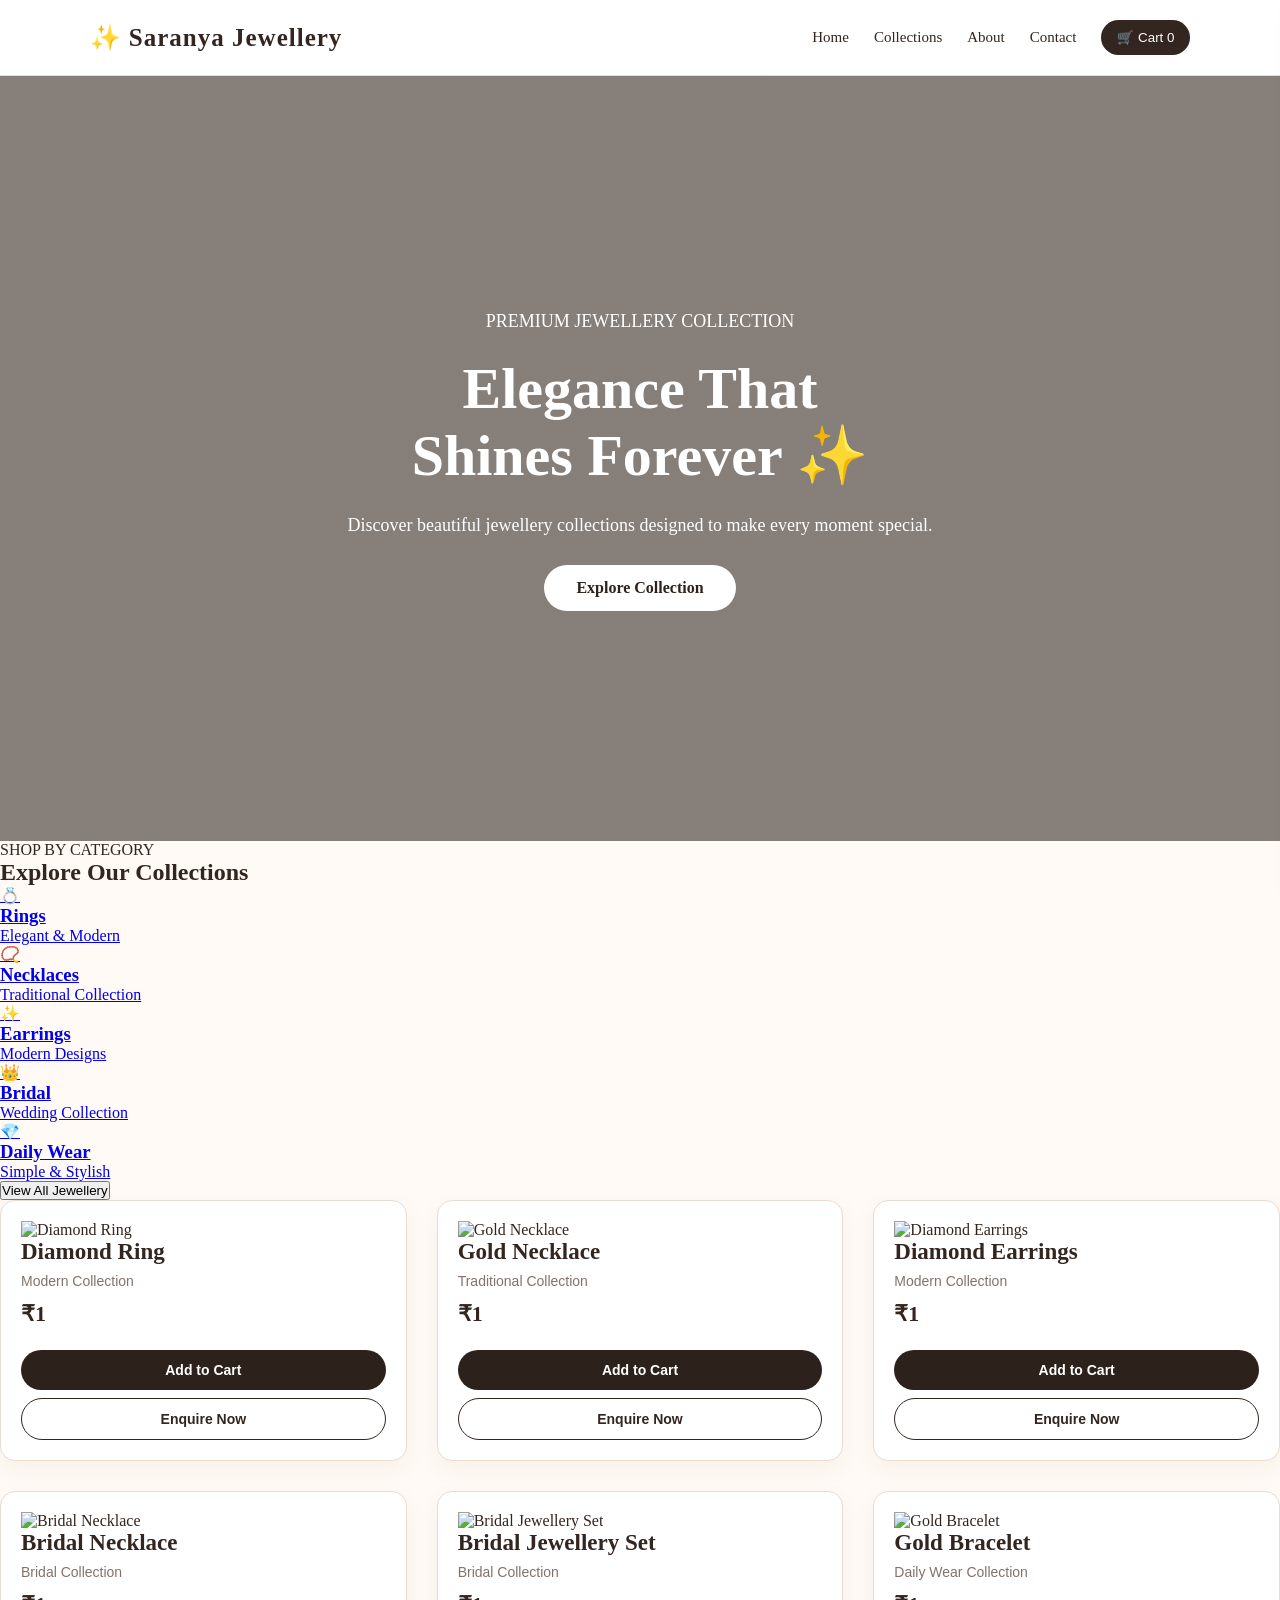
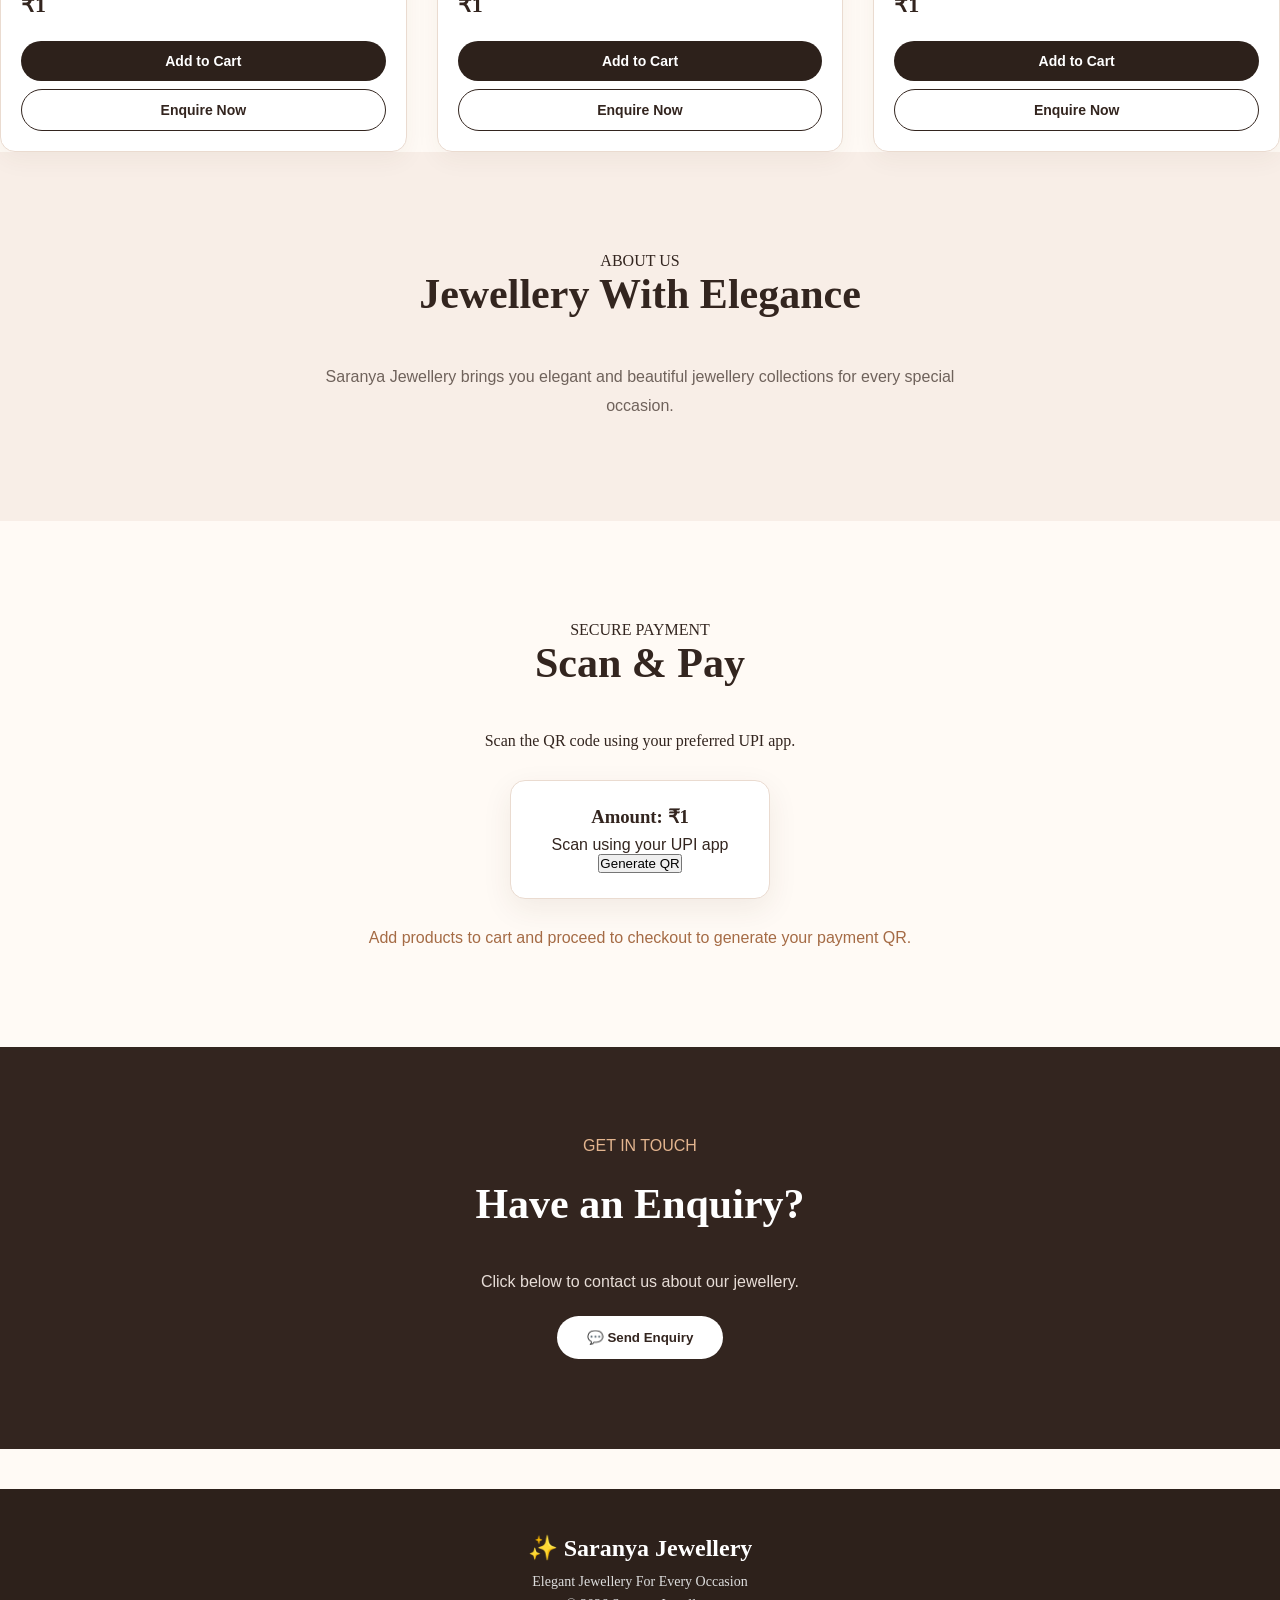
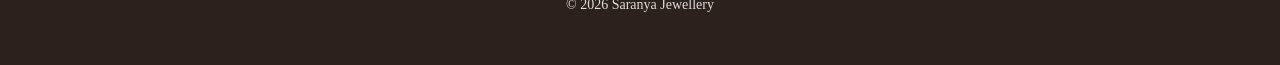
==== index.html @ a66f57c2 "Updated On 2026 October 08" ====
<!doctype html>
<html lang="en">
  <head>
    <meta charset="UTF-8" />
    <meta name="viewport" content="width=device-width, initial-scale=1.0" />
    <meta
      name="description"
      content="Saranya Jewellery - Elegant jewellery collections for every special occasion."
    />

    <title>Saranya Jewellery | Elegant Jewellery Collection</title>

    <link rel="stylesheet" href="style.css" />
  </head>

  <body>
    <!-- HEADER -->
    <header>
      <div class="logo">✨ Saranya Jewellery</div>

      <nav>
        <a href="#home">Home</a>
        <a href="#products">Collections</a>
        <a href="#about">About</a>
        <a href="#contact">Contact</a>
        <button onclick="openCart()">
          🛒 Cart <span id="cartCount">0</span>
        </button>
      </nav>
    </header>

    <!-- HERO -->
    <section id="home" class="hero">
      <div class="hero-content">
        <p class="small-title">PREMIUM JEWELLERY COLLECTION</p>

        <h1>Elegance That<br />Shines Forever ✨</h1>

        <p>
          Discover beautiful jewellery collections designed to make every moment
          special.
        </p>

        <a href="#products" class="shop-btn"> Explore Collection </a>
      </div>
    </section>

    <!-- ================= CATEGORIES ================= -->

    <section class="categories">
      <p class="section-small">SHOP BY CATEGORY</p>

      <h2>Explore Our Collections</h2>

      <div class="category-container">
        <a
          href="#products"
          class="category-card"
          onclick="
            filterProducts('ring');
            return false;
          "
        >
          <span>💍</span>
          <h3>Rings</h3>
          <p>Elegant & Modern</p>
        </a>

        <a
          href="#products"
          class="category-card"
          onclick="
            filterProducts('necklace');
            return false;
          "
        >
          <span>📿</span>
          <h3>Necklaces</h3>
          <p>Traditional Collection</p>
        </a>

        <a
          href="#products"
          class="category-card"
          onclick="
            filterProducts('earrings');
            return false;
          "
        >
          <span>✨</span>
          <h3>Earrings</h3>
          <p>Modern Designs</p>
        </a>

        <a
          href="#products"
          class="category-card"
          onclick="
            filterProducts('bridal');
            return false;
          "
        >
          <span>👑</span>
          <h3>Bridal</h3>
          <p>Wedding Collection</p>
        </a>

        <a
          href="#products"
          class="category-card"
          onclick="
            filterProducts('daily');
            return false;
          "
        >
          <span>💎</span>
          <h3>Daily Wear</h3>
          <p>Simple & Stylish</p>
        </a>

        <button class="all-products-btn" onclick="filterProducts('all')">
          View All Jewellery
        </button>
      </div>
    </section>
    <!-- PRODUCTS -->
    <section id="products" class="product-section">
      <div class="product-container">
        <!-- 1. Diamond Ring -->
        <div class="product-card ring">
          <img
            src="https://images.unsplash.com/photo-1605100804763-247f67b3557e?auto=format&fit=crop&w=600&q=80"
            alt="Diamond Ring"
            class="product-img"
          />

          <h3>Diamond Ring</h3>

          <p>Modern Collection</p>

          <h4>₹1</h4>

          <button onclick="addToCart('Diamond Ring', 1)">Add to Cart</button>

          <button class="enquiry" onclick="enquire('Diamond Ring')">
            Enquire Now
          </button>
        </div>

        <!-- 2. Gold Necklace -->
        <div class="product-card necklace">
          <img
            src="https://images.unsplash.com/photo-1599643478518-a784e5dc4c8f?auto=format&fit=crop&w=600&q=80"
            alt="Gold Necklace"
            class="product-img"
          />

          <h3>Gold Necklace</h3>

          <p>Traditional Collection</p>

          <h4>₹1</h4>

          <button onclick="addToCart('Gold Necklace', 1)">Add to Cart</button>

          <button class="enquiry" onclick="enquire('Gold Necklace')">
            Enquire Now
          </button>
        </div>

        <!-- 3. Diamond Earrings -->
        <div class="product-card earrings">
          <img
            src="https://images.unsplash.com/photo-1535632066927-ab7c9ab60908?auto=format&fit=crop&w=600&q=80"
            alt="Diamond Earrings"
            class="product-img"
          />

          <h3>Diamond Earrings</h3>

          <p>Modern Collection</p>

          <h4>₹1</h4>

          <button onclick="addToCart('Diamond Earrings', 1)">
            Add to Cart
          </button>

          <button class="enquiry" onclick="enquire('Diamond Earrings')">
            Enquire Now
          </button>
        </div>

        <!-- 4. Bridal Necklace -->
        <div class="product-card bridal">
          <img
            src="https://images.unsplash.com/photo-1611652022419-a9419f74343d?auto=format&fit=crop&w=600&q=80"
            alt="Bridal Necklace"
            class="product-img"
          />

          <h3>Bridal Necklace</h3>

          <p>Bridal Collection</p>

          <h4>₹1</h4>

          <button onclick="addToCart('Bridal Necklace', 1)">Add to Cart</button>

          <button class="enquiry" onclick="enquire('Bridal Necklace')">
            Enquire Now
          </button>
        </div>

        <!-- 5. Bridal Set -->
        <div class="product-card bridal">
          <img
            src="https://images.unsplash.com/photo-1599459183200-59c7687a0275?auto=format&fit=crop&w=600&q=80"
            alt="Bridal Jewellery Set"
            class="product-img"
          />

          <h3>Bridal Jewellery Set</h3>

          <p>Bridal Collection</p>

          <h4>₹1</h4>

          <button onclick="addToCart('Bridal Jewellery Set', 1)">
            Add to Cart
          </button>

          <button class="enquiry" onclick="enquire('Bridal Jewellery Set')">
            Enquire Now
          </button>
        </div>

        <!-- 6. Gold Bracelet -->
        <div class="product-card daily">
          <img
            src="https://images.unsplash.com/photo-1611591437281-460bfbe1220a?auto=format&fit=crop&w=600&q=80"
            alt="Gold Bracelet"
            class="product-img"
          />

          <h3>Gold Bracelet</h3>

          <p>Daily Wear Collection</p>

          <h4>₹1</h4>

          <button onclick="addToCart('Gold Bracelet', 1)">Add to Cart</button>

          <button class="enquiry" onclick="enquire('Gold Bracelet')">
            Enquire Now
          </button>
        </div>
      </div>
    </section>

    <!-- ABOUT -->
    <section id="about" class="about">
      <p class="section-small">ABOUT US</p>

      <h2>Jewellery With Elegance</h2>

      <p>
        Saranya Jewellery brings you elegant and beautiful jewellery collections
        for every special occasion.
      </p>
    </section>

    <!-- PAYMENT -->
    <section class="payment" id="payment">
      <p class="section-small">SECURE PAYMENT</p>

      <h2>Scan & Pay</h2>

      <p>Scan the QR code using your preferred UPI app.</p>
      <div class="qr-box">
        <div id="qrcode"></div>

        <h3>
          Amount:
          <span id="paymentAmount">₹1</span>
        </h3>

        <p>Scan using your UPI app</p>

        <button onclick="generatePaymentQR()">Generate QR</button>
      </div>

      <p class="demo-note">
        Add products to cart and proceed to checkout to generate your payment
        QR.
      </p>
    </section>
    <!-- CONTACT -->
    <section id="contact" class="contact">
      <p class="section-small">GET IN TOUCH</p>

      <h2>Have an Enquiry?</h2>

      <p>Click below to contact us about our jewellery.</p>

      <button onclick="generalEnquiry()">💬 Send Enquiry</button>
    </section>

    <!-- CART -->
    <div id="cartBox" class="cart-box">
      <div class="cart-header">
        <h2>Your Cart</h2>

        <button onclick="closeCart()">✕</button>
      </div>

      <div id="cartItems"></div>

      <h3>Total: ₹<span id="cartTotal">0</span></h3>

      <button class="checkout" onclick="checkout()">Proceed to Checkout</button>
    </div>

    <!-- FOOTER -->
    <footer>
      <h3>✨ Saranya Jewellery</h3>

      <p>Elegant Jewellery For Every Occasion</p>

      <p>© 2026 Saranya Jewellery</p>
    </footer>
    <script src="https://cdnjs.cloudflare.com/ajax/libs/qrcodejs/1.0.0/qrcode.min.js"></script>
    <script src="script.js"></script>
  </body>
</html>
---- style.css ----
* {
  margin: 0;
  padding: 0;
  box-sizing: border-box;
}

html {
  scroll-behavior: smooth;
}

body {
  font-family: Georgia, "Times New Roman", serif;
  background: #fffaf5;
  color: #33251f;
}

header {
  width: 100%;
  padding: 20px 7%;
  display: flex;
  justify-content: space-between;
  align-items: center;

  background: #fff;
  border-bottom: 1px solid #eadbd0;

  position: sticky;
  top: 0;
  z-index: 1000;
}

.logo {
  font-size: 25px;
  font-weight: bold;
  letter-spacing: 1px;
}

nav {
  display: flex;
  align-items: center;
  gap: 25px;
}

nav a {
  text-decoration: none;
  color: #33251f;
  font-size: 15px;
}

nav a:hover {
  color: #a56b45;
}

nav button {
  border: none;
  padding: 10px 16px;
  border-radius: 25px;
  background: #33251f;
  color: white;
  cursor: pointer;
}

.hero {
  min-height: 85vh;
  display: flex;
  align-items: center;
  justify-content: center;
  text-align: center;
  padding: 80px 7%;
  background:
    linear-gradient(rgba(35, 25, 20, 0.55), rgba(35, 25, 20, 0.55)),
    url("https://images.unsplash.com/photo-1515562141207-7a88fb7ce338?auto=format&fit=crop&w=1600&q=85");
  background-size: cover;
  background-position: center;
  color: white;
}

.hero-content {
  max-width: 750px;
}

.hero h1 {
  font-size: 58px;
  line-height: 1.15;
  margin: 20px 0;
}

.hero p {
  font-size: 18px;
  line-height: 1.7;
}

.shop-btn {
  display: inline-block;
  margin-top: 25px;
  padding: 14px 32px;
  border-radius: 30px;
  background: white;
  color: #2d211b;
  text-decoration: none;
  font-weight: 600;
  transition: 0.3s;
}

.shop-btn:hover {
  transform: translateY(-3px);
}

.products-section {
  padding: 90px 7%;
  text-align: center;
}

.products-section h2,
.about h2,
.payment h2,
.contact h2 {
  font-size: 42px;
  margin-bottom: 45px;
}

.product-container {
  display: grid;
  grid-template-columns: repeat(3, 1fr);
  gap: 30px;
}

.product-card {
  background: white;
  padding: 20px;
  border-radius: 15px;

  border: 1px solid #eadbd0;

  transition: 0.3s;

  box-shadow: 0 8px 25px rgba(80, 50, 30, 0.05);
}

.product-card:hover {
  transform: translateY(-8px);
  box-shadow: 0 15px 35px rgba(80, 50, 30, 0.12);
}

.product-image {
  height: 230px;

  display: flex;
  justify-content: center;
  align-items: center;

  background: #f8eee7;

  border-radius: 12px;

  font-size: 90px;

  margin-bottom: 20px;
}

.product-card h3 {
  font-size: 23px;
  margin-bottom: 8px;
}

.product-card p {
  color: #81736b;
  font-family: Arial, sans-serif;
  font-size: 14px;
  margin-bottom: 12px;
}

.product-card h4 {
  font-size: 22px;
  margin-bottom: 15px;
}

.product-card button {
  width: 100%;
  padding: 12px 15px;
  margin-top: 8px;
  border: none;
  border-radius: 25px;
  background: #2d211b;
  color: white;
  font-size: 14px;
  font-weight: 600;
  cursor: pointer;
  transition: 0.3s ease;
}

.product-card button:hover {
  transform: translateY(-2px);
  opacity: 0.9;
}

.product-card .enquiry {
  background: transparent;
  color: #33251f;
  border: 1px solid #33251f;
}

.product-card .enquiry:hover {
  background: #33251f;
  color: white;
}

.about {
  padding: 100px 15%;
  text-align: center;
  background: #f8eee7;
}

.about p:last-child {
  max-width: 700px;
  margin: auto;

  font-family: Arial, sans-serif;
  line-height: 1.8;
  color: #6f625b;
}

.payment {
  padding: 100px 20px;
  text-align: center;
}

.qr-box {
  width: 260px;
  margin: 30px auto;
  padding: 25px;

  background: white;

  border: 1px solid #eadbd0;
  border-radius: 15px;

  box-shadow: 0 10px 30px rgba(80, 50, 30, 0.08);
}

.qr-placeholder {
  width: 180px;
  height: 180px;

  margin: auto;
  margin-bottom: 20px;

  display: flex;
  justify-content: center;
  align-items: center;

  background: #eee;

  border: 5px solid #33251f;

  font-family: Arial, sans-serif;
  font-size: 35px;
  font-weight: bold;
}

.qr-box p {
  font-family: Arial, sans-serif;
  margin-top: 8px;
}

.demo-note {
  color: #a56b45;
  font-family: Arial, sans-serif;
}

.contact {
  padding: 90px 20px;
  text-align: center;
  background: #33251f;
  color: white;
}

.contact .section-small {
  color: #e3b58f;
}

.contact p {
  font-family: Arial, sans-serif;
  margin-bottom: 25px;
  color: #e7ddd7;
}

.contact button {
  padding: 14px 30px;

  border: none;
  border-radius: 30px;

  background: white;
  color: #33251f;

  cursor: pointer;

  font-weight: bold;
}

.contact button:hover {
  background: #e3b58f;
}

.cart-box {
  position: fixed;

  top: 0;
  right: -400px;

  width: 370px;
  height: 100vh;

  background: white;

  padding: 25px;

  z-index: 2000;

  box-shadow: -10px 0 30px rgba(0, 0, 0, 0.15);

  transition: 0.4s;

  overflow-y: auto;
}

.cart-box.active {
  right: 0;
}

.cart-box {
  border-radius: 18px 0 0 18px;
  box-shadow: -8px 0 30px rgba(0, 0, 0, 0.15);
}

.cart-header {
  padding-bottom: 15px;
  border-bottom: 1px solid #eee;
}

.cart-item {
  padding: 15px 0;
  border-bottom: 1px solid #eee;
}

.cart-item strong {
  font-size: 16px;
}

.cart-item p {
  margin: 6px 0;
  color: #777;
}

.cart-item button {
  padding: 6px 12px;
  border: none;
  border-radius: 15px;
  cursor: pointer;
  background: #eee;
}

.checkout {
  width: 100%;
  border-radius: 25px;
  padding: 13px;
  font-weight: 600;
}

.cart-header {
  display: flex;
  justify-content: space-between;
  align-items: center;

  margin-bottom: 30px;
}

.cart-header button {
  border: none;
  background: none;

  font-size: 25px;

  cursor: pointer;
}

.cart-item {
  display: flex;
  justify-content: space-between;

  padding: 15px 0;

  border-bottom: 1px solid #eee;

  font-family: Arial, sans-serif;
}

.checkout {
  width: 100%;

  padding: 14px;

  margin-top: 20px;

  border: none;
  border-radius: 25px;

  background: #33251f;
  color: white;

  cursor: pointer;
}

footer {
  background: #2d211b;
  color: white;
  text-align: center;
  padding: 45px 20px;
  margin-top: 40px;
}

footer h3 {
  font-size: 24px;
  margin-bottom: 12px;
}

footer p {
  margin: 7px 0;
  color: #ddd;
  font-size: 14px;
}

@media (max-width: 900px) {
  nav {
    gap: 12px;
  }

  nav a {
    display: none;
  }

  .product-container {
    grid-template-columns: repeat(2, 1fr);
  }

  .hero {
    min-height: 550px;
  }
}

@media (max-width: 600px) {
  header {
    padding: 16px 5%;
  }

  .logo {
    font-size: 20px;
  }

  .hero {
    padding: 60px 7%;
  }

  .hero h1 {
    font-size: 45px;
  }

  .product-container {
    grid-template-columns: 1fr;
  }

  .products-section h2,
  .about h2,
  .payment h2,
  .contact h2 {
    font-size: 32px;
  }

  .cart-box {
    width: 100%;
    right: -100%;
  }

  .product-img {
    width: 100%;
    height: 220px;
    object-fit: cover;
    border-radius: 12px;
    margin-bottom: 20px;
  }

  @media (max-width: 600px) {
    header {
      padding: 15px 5%;
    }

    .logo {
      font-size: 20px;
    }

    nav {
      gap: 10px;
      flex-wrap: wrap;
    }

    nav a {
      font-size: 13px;
    }

    .hero h1 {
      font-size: 36px;
    }

    .hero-content {
      padding: 20px;
    }

    .product-container {
      grid-template-columns: 1fr;
      gap: 20px;
    }

    .categories h2 {
      font-size: 30px;
    }

    .category-container {
      grid-template-columns: 1fr;
    }

    .payment,
    .about,
    .contact {
      padding: 60px 5%;
    }
  }

  /* ================= CATEGORIES ================= */

  .categories {
    padding: 80px 7%;
    text-align: center;
    background: #ffffff;
  }

  .categories h2 {
    font-size: 40px;
    margin-bottom: 40px;
  }

  .category-container {
    display: grid;
    grid-template-columns: repeat(5, 1fr);
    gap: 20px;
  }

  .category-card {
    text-decoration: none;
    color: #2d211b;
    padding: 30px 15px;
    border-radius: 15px;
    background: #fffaf5;
    box-shadow: 0 4px 18px rgba(0, 0, 0, 0.07);
    transition: 0.3s;
  }

  .category-card:hover {
    transform: translateY(-8px);
  }

  .category-card span {
    font-size: 45px;
    display: block;
    margin-bottom: 15px;
  }

  .category-card h3 {
    margin-bottom: 8px;
  }

  .category-card p {
    color: #777;
    font-size: 14px;
  }

  /* Mobile */

  @media (max-width: 900px) {
    .category-container {
      grid-template-columns: repeat(2, 1fr);
    }
  }

  @media (max-width: 500px) {
    .category-container {
      grid-template-columns: 1fr;
    }
  }

  .all-products-btn {
    margin-top: 30px;
    padding: 12px 28px;
    border: none;
    border-radius: 25px;
    background: #2d211b;
    color: white;
    font-size: 15px;
    cursor: pointer;
    transition: 0.3s;
  }

  .all-products-btn:hover {
    transform: translateY(-3px);
  }
}
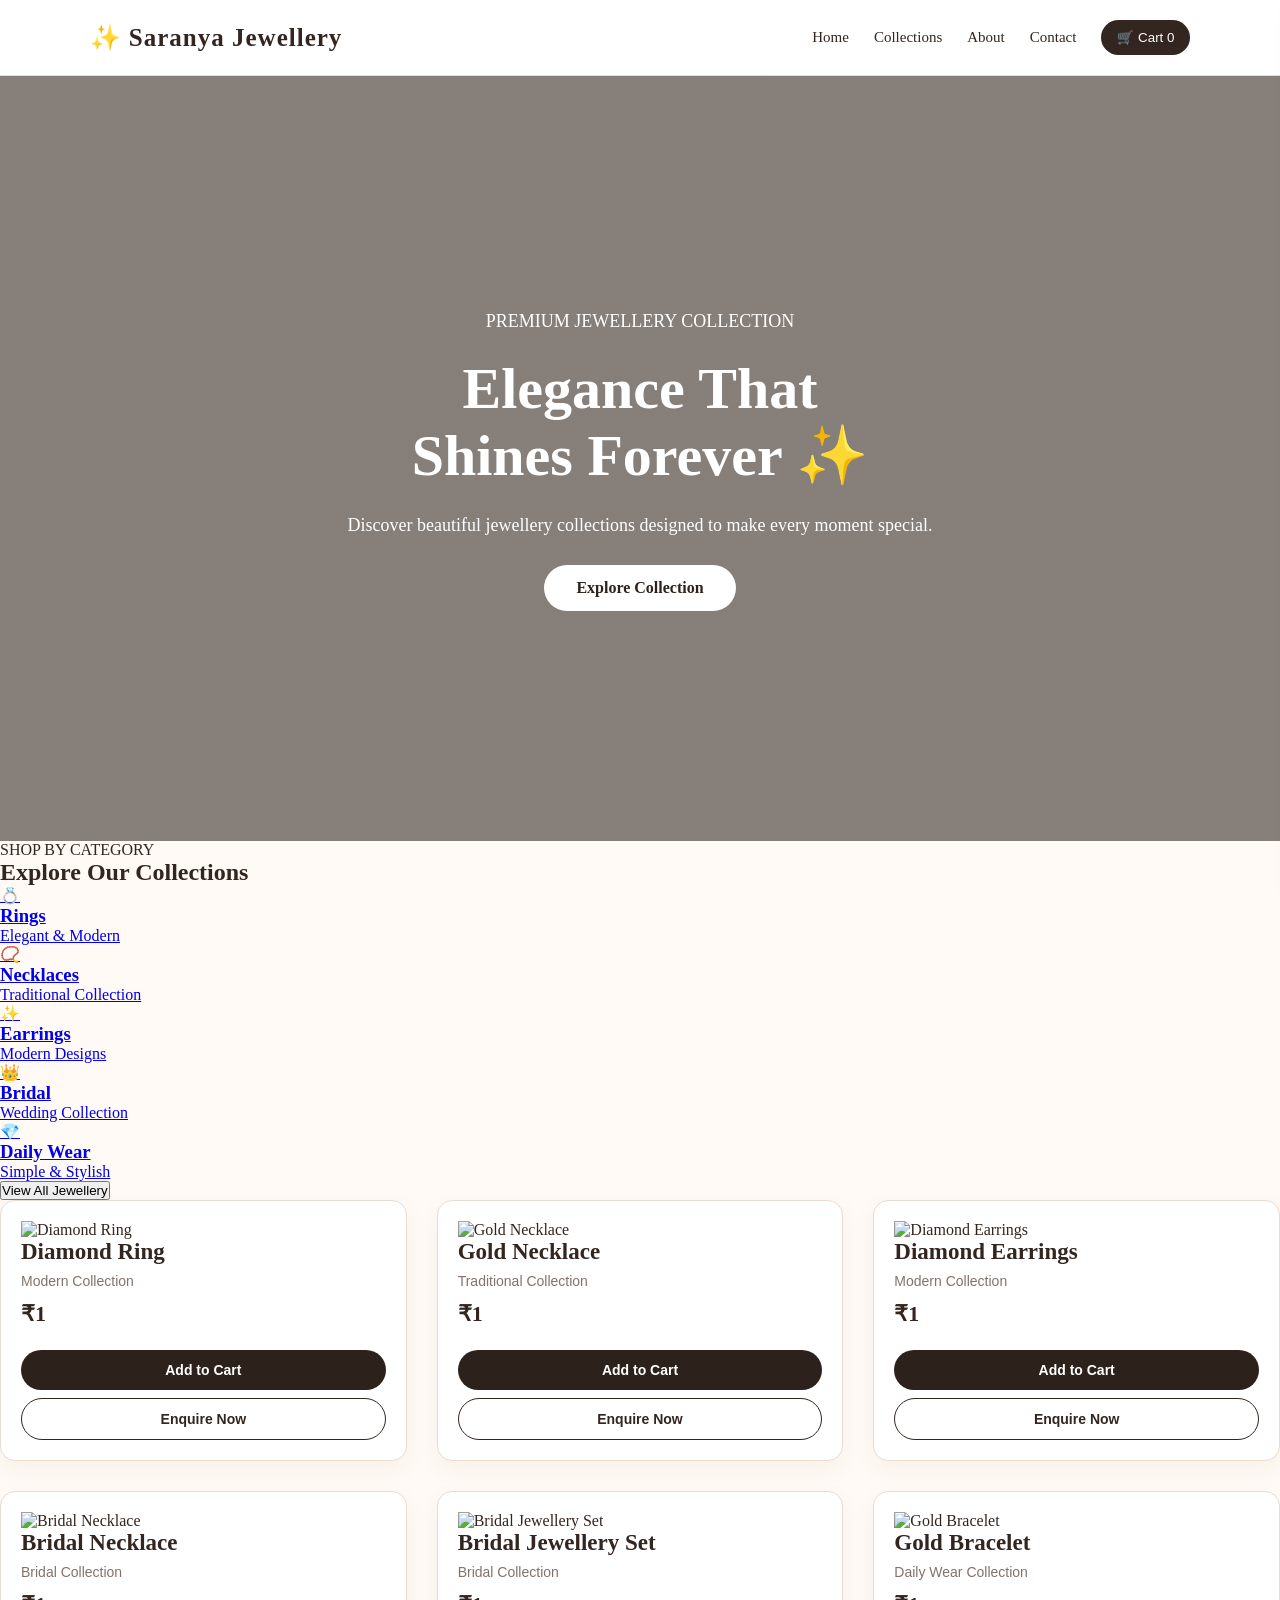
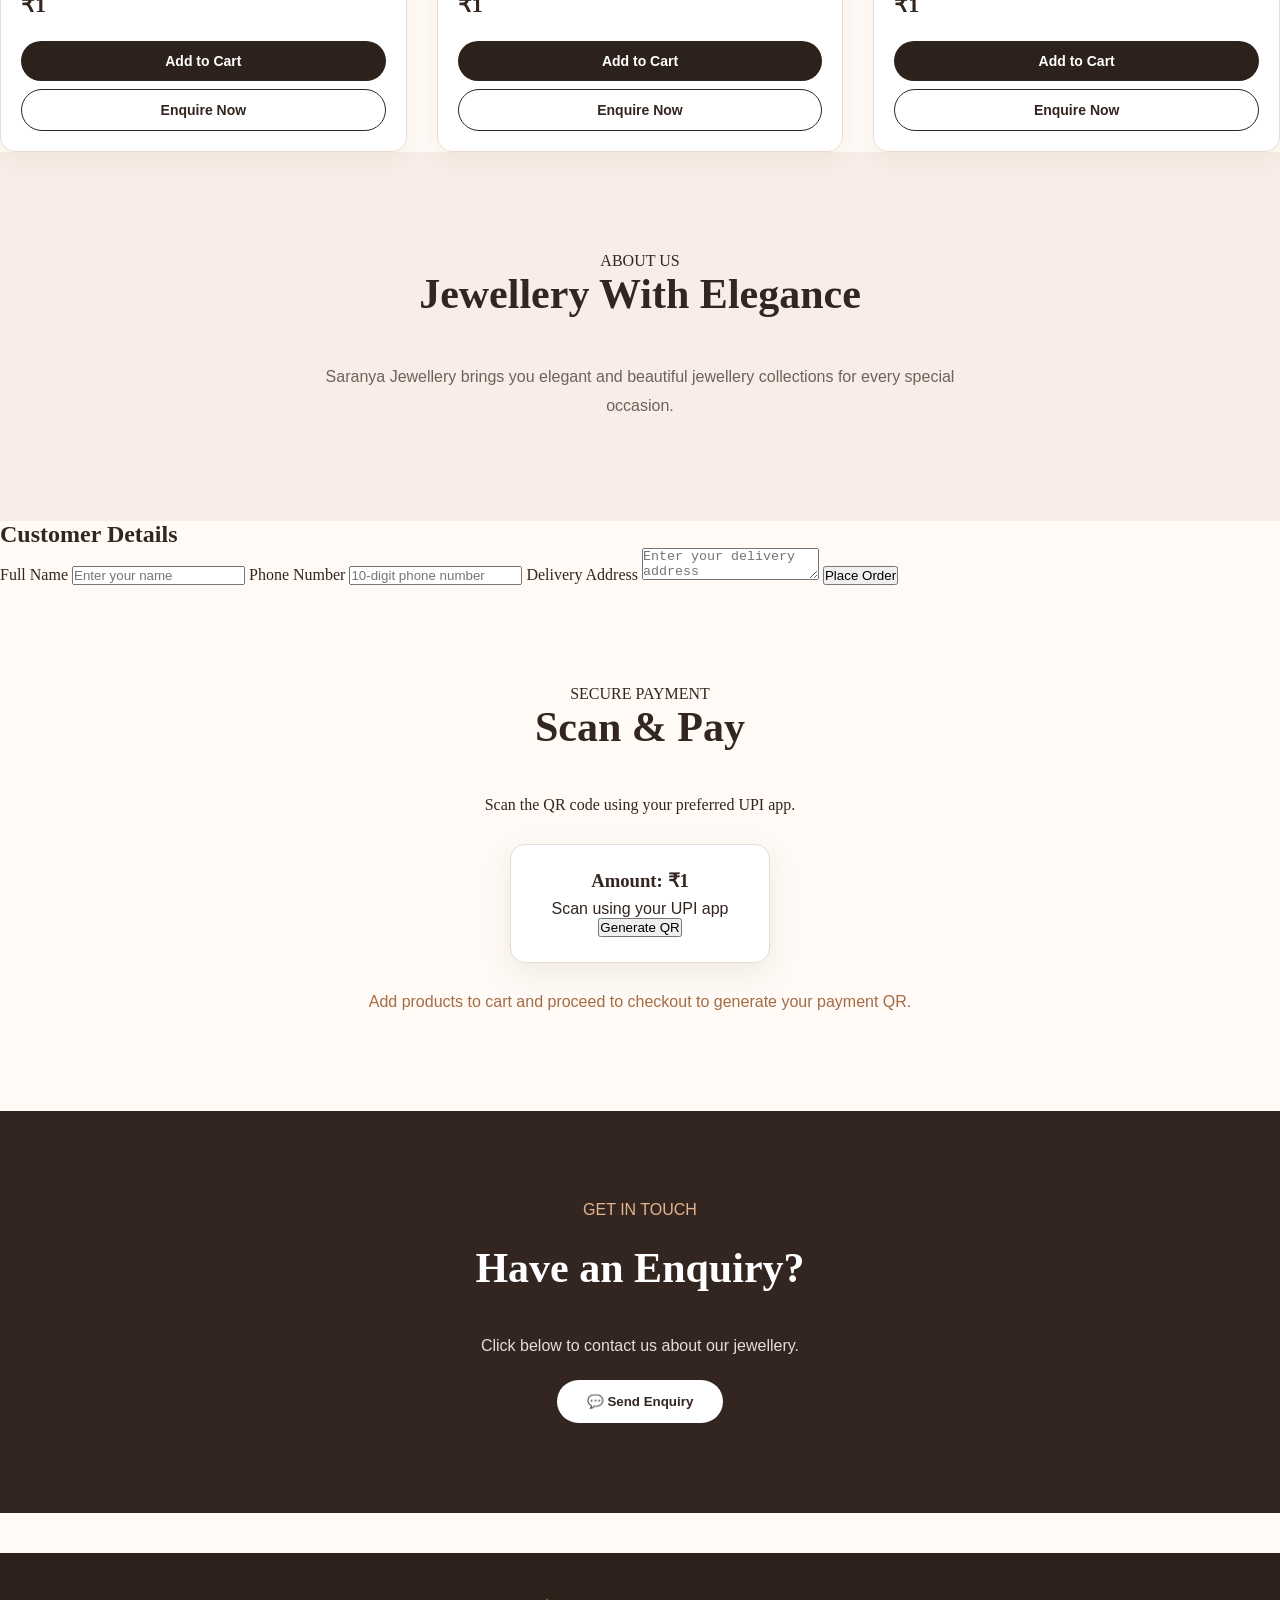
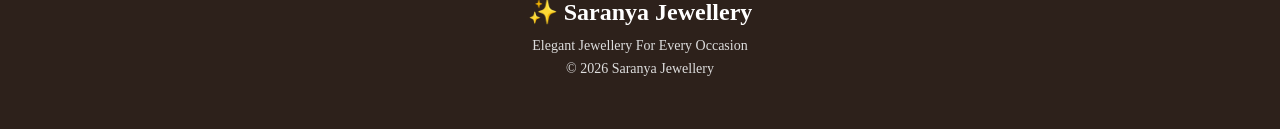
==== commit 0ace3bb6: "Updated On 2026 October 09" ====
--- a/index.html
+++ b/index.html
@@ -270,6 +270,39 @@
       </p>
     </section>
 
+    <section id="customerDetails">
+      <h2>Customer Details</h2>
+
+      <form id="customerForm">
+        <label for="customerName">Full Name</label>
+        <input
+          type="text"
+          id="customerName"
+          required
+          placeholder="Enter your name"
+        />
+
+        <label for="customerPhone">Phone Number</label>
+        <input
+          type="tel"
+          id="customerPhone"
+          required
+          pattern="[0-9]{10}"
+          maxlength="10"
+          placeholder="10-digit phone number"
+        />
+
+        <label for="customerAddress">Delivery Address</label>
+        <textarea
+          id="customerAddress"
+          required
+          placeholder="Enter your delivery address"
+        ></textarea>
+
+        <button type="submit">Place Order</button>
+      </form>
+    </section>
+
     <!-- PAYMENT -->
     <section class="payment" id="payment">
       <p class="section-small">SECURE PAYMENT</p>
--- a/style.css
+++ b/style.css
@@ -613,4 +613,63 @@
   .all-products-btn:hover {
     transform: translateY(-3px);
   }
-}
+
+  /* Customer Details Form */
+  #customerDetails {
+    padding: 60px 20px;
+    max-width: 650px;
+    margin: 0 auto;
+    scroll-margin-top: 100px;
+  }
+
+  #customerDetails h2 {
+    text-align: center;
+    margin-bottom: 25px;
+    color: #33251f;
+  }
+
+  #customerForm {
+    display: flex;
+    flex-direction: column;
+    gap: 12px;
+    background: #ffffff;
+    padding: 25px;
+    border: 1px solid #eadbd0;
+    border-radius: 15px;
+    box-shadow: 0 8px 25px rgba(80, 50, 30, 0.08);
+  }
+
+  #customerForm input,
+  #customerForm textarea {
+    width: 100%;
+    padding: 12px;
+    border: 1px solid #d8c6b9;
+    border-radius: 8px;
+    font: inherit;
+  }
+
+  #customerForm textarea {
+    min-height: 100px;
+    resize: vertical;
+  }
+
+  #customerForm button {
+    padding: 14px;
+    background: #33251f;
+    color: white;
+    border: none;
+    border-radius: 25px;
+    cursor: pointer;
+  }
+
+  #customerDetails {
+    display: block !important;
+    position: relative !important;
+    visibility: visible !important;
+    opacity: 1 !important;
+    height: auto !important;
+    min-height: 300px;
+    padding: 60px 20px;
+    scroll-margin-top: 100px;
+  }
+}
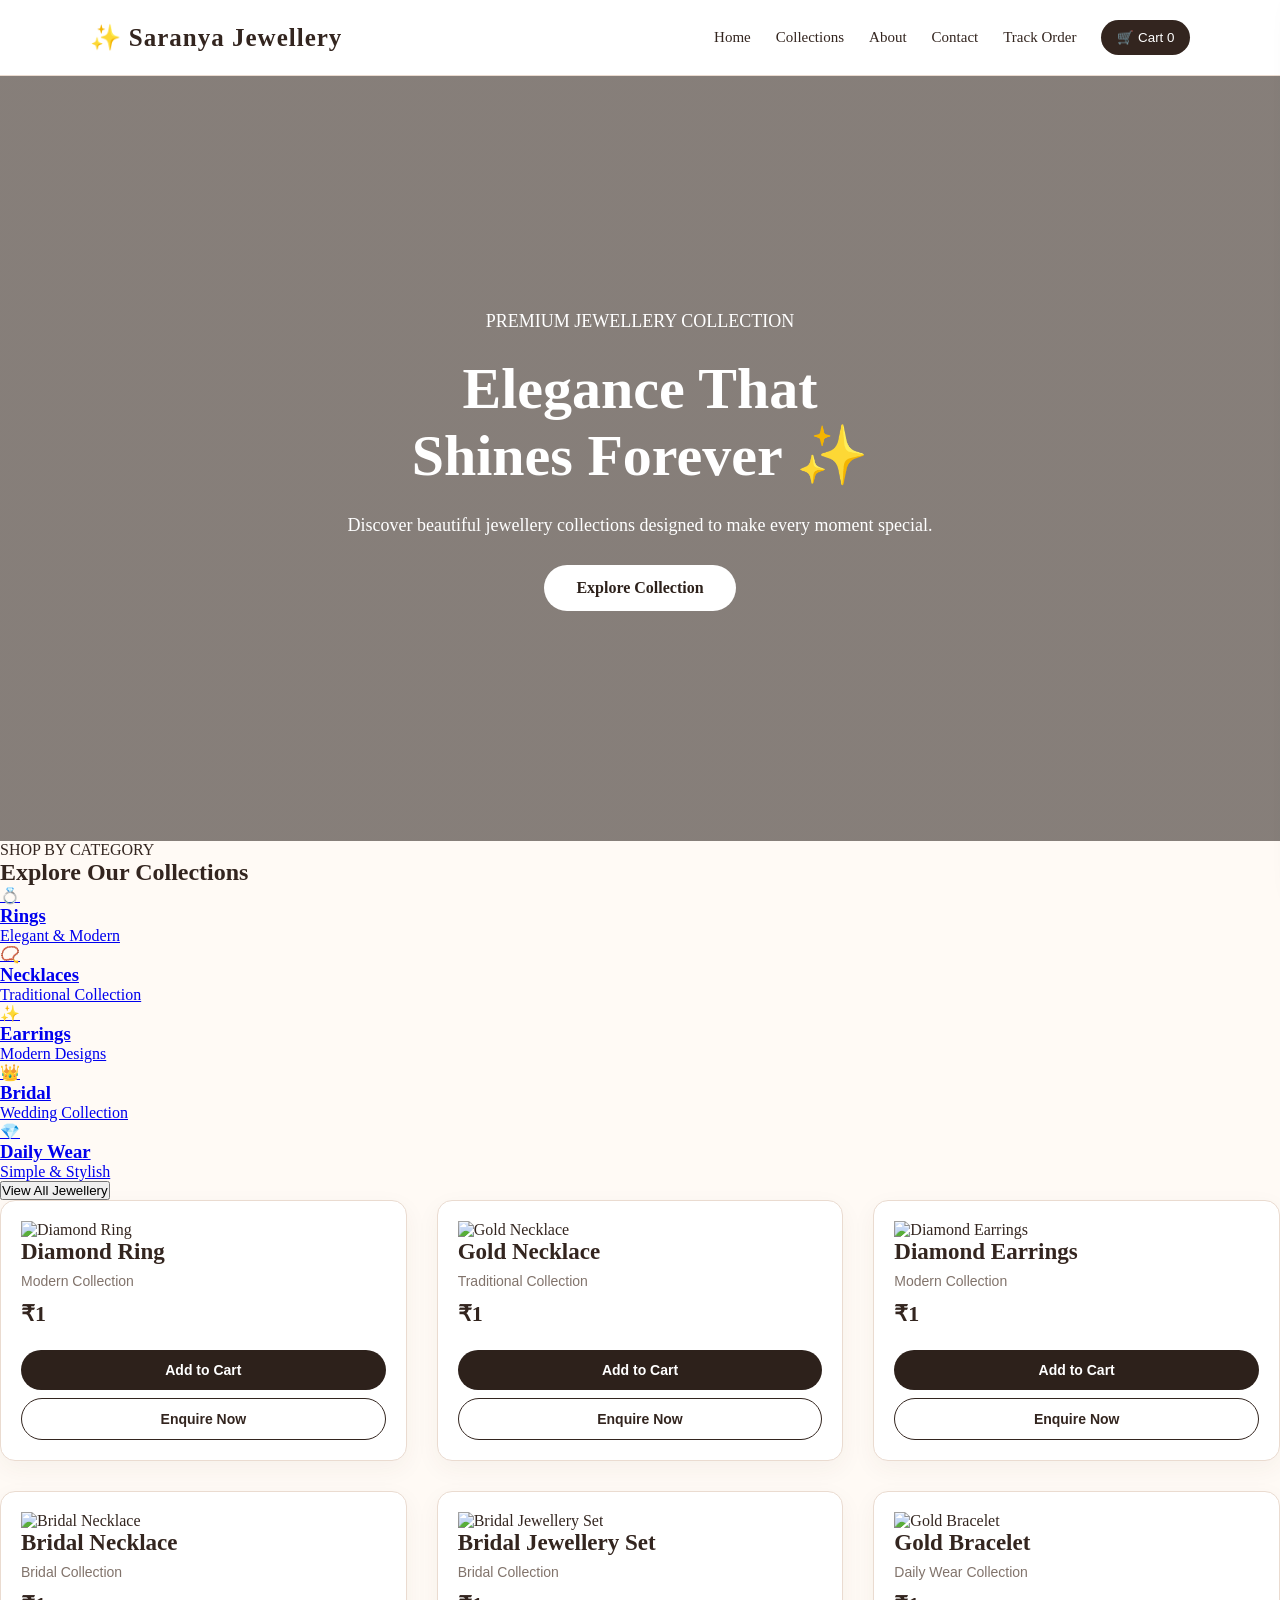
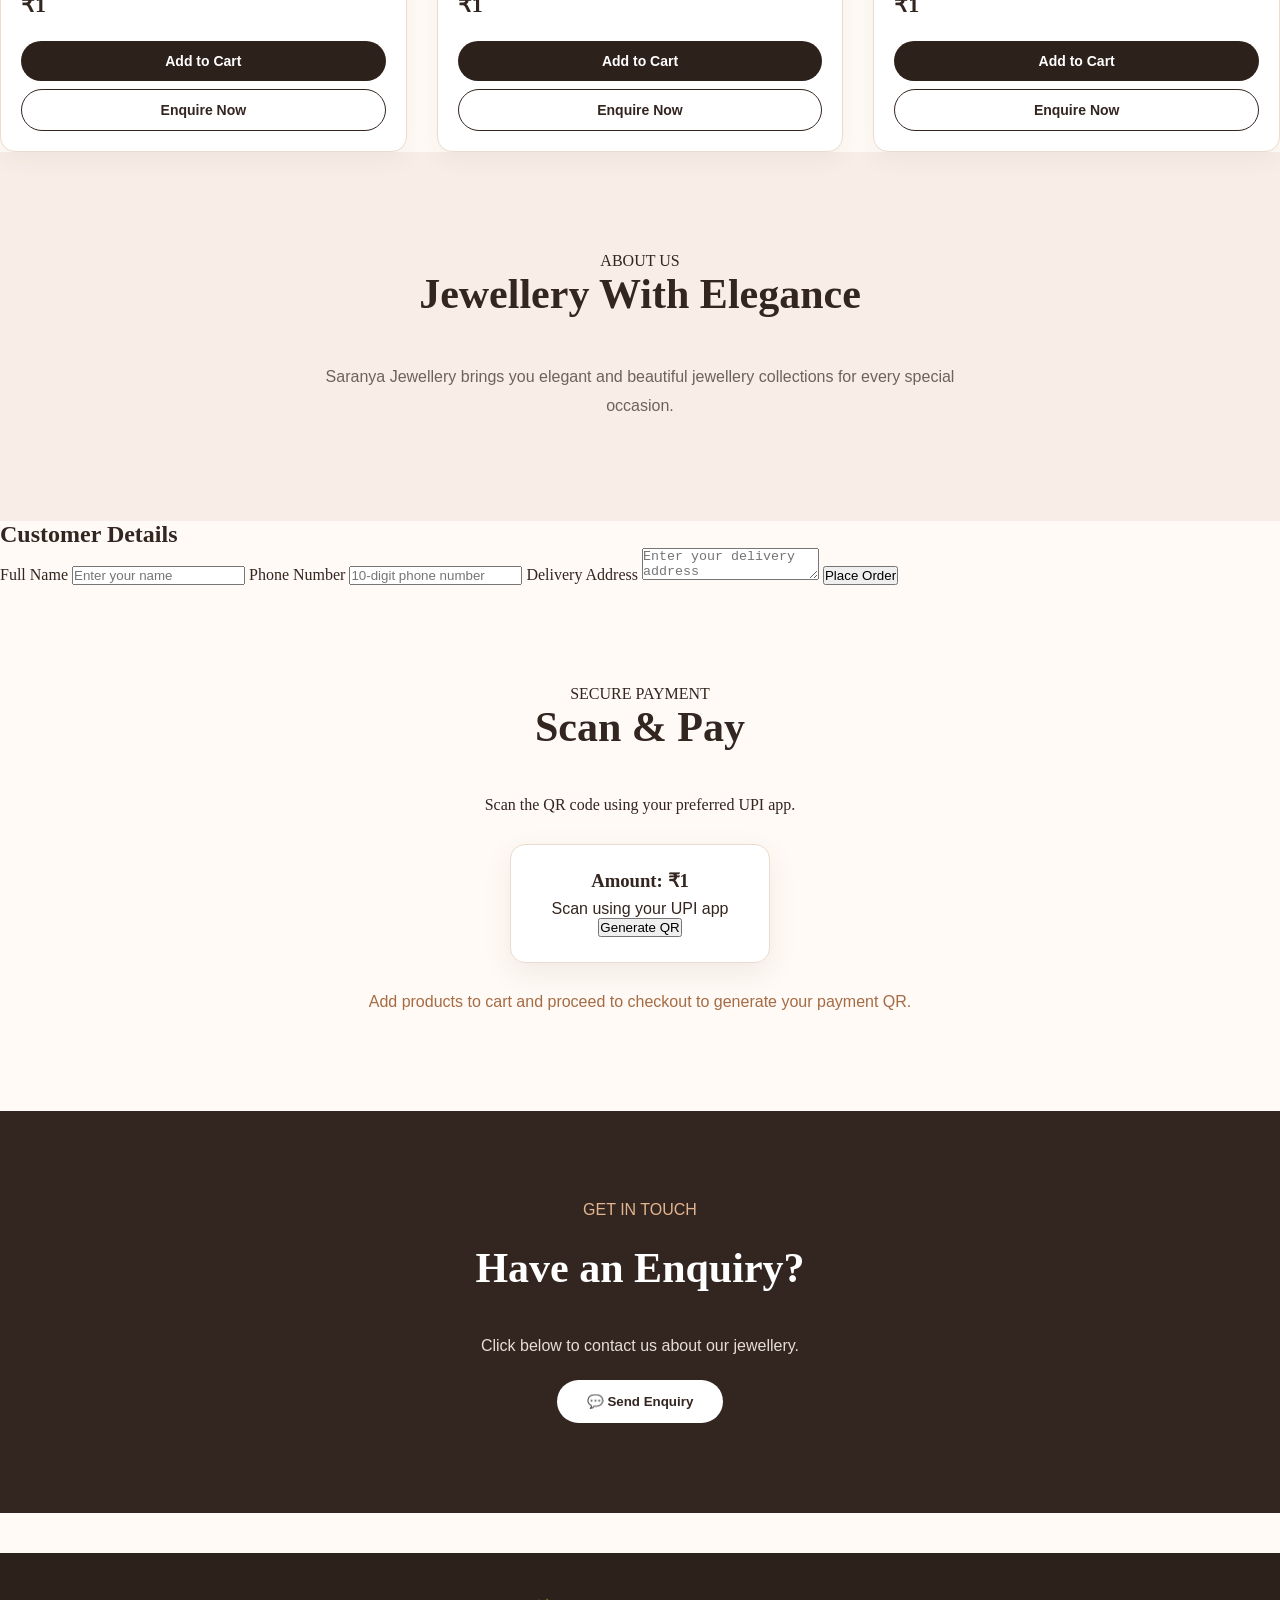
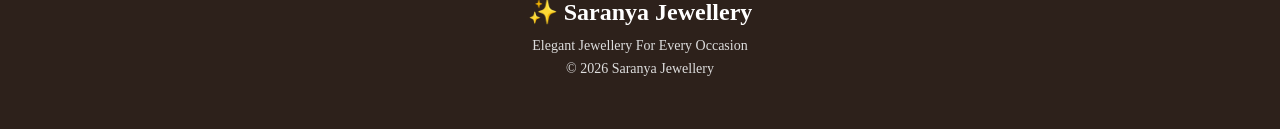
==== commit 5220c9f8: "Add Track Order navigation link" ====
--- a/index.html
+++ b/index.html
@@ -23,6 +23,8 @@
         <a href="#products">Collections</a>
         <a href="#about">About</a>
         <a href="#contact">Contact</a>
+        <a href="track-order.html">Track Order</a>
+
         <button onclick="openCart()">
           🛒 Cart <span id="cartCount">0</span>
         </button>
@@ -363,6 +365,6 @@
       <p>© 2026 Saranya Jewellery</p>
     </footer>
     <script src="https://cdnjs.cloudflare.com/ajax/libs/qrcodejs/1.0.0/qrcode.min.js"></script>
-    <script src="script.js"></script>
+    <script src="script.js?v=2"></script>
   </body>
 </html>
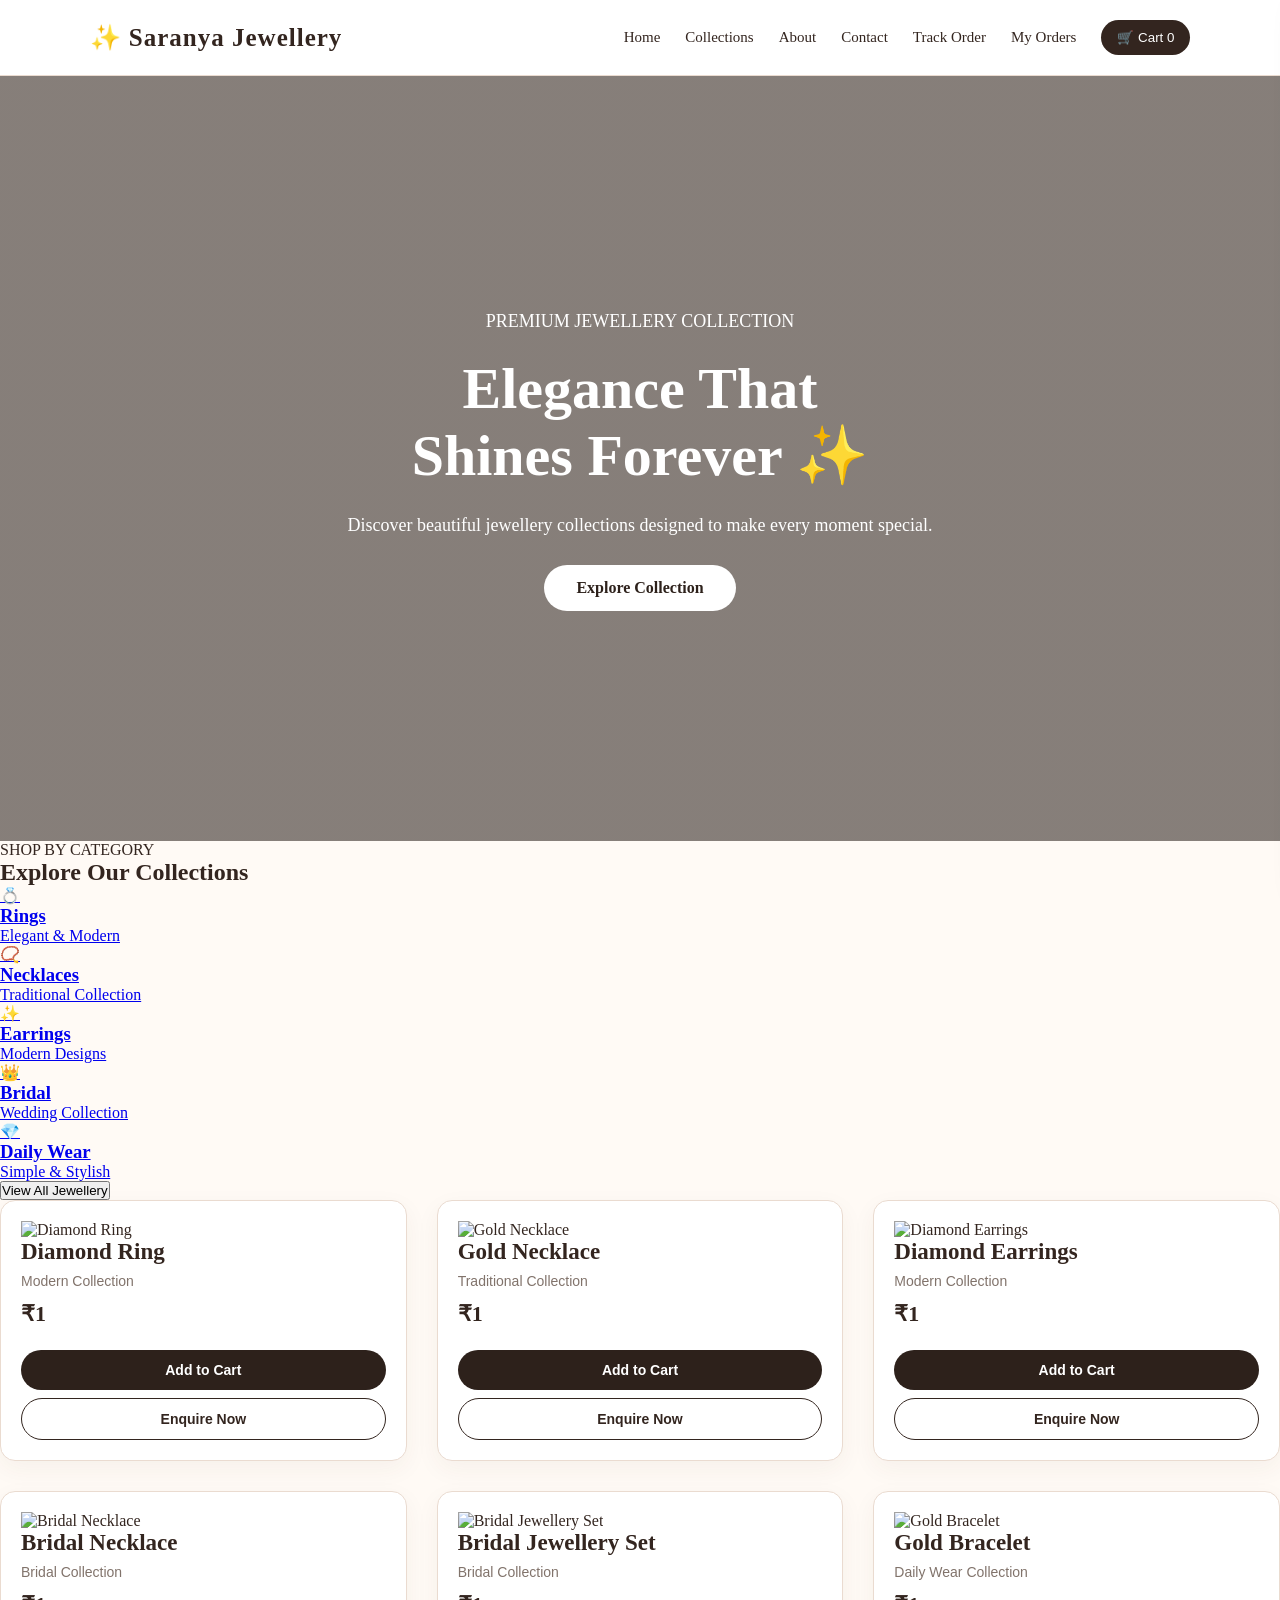
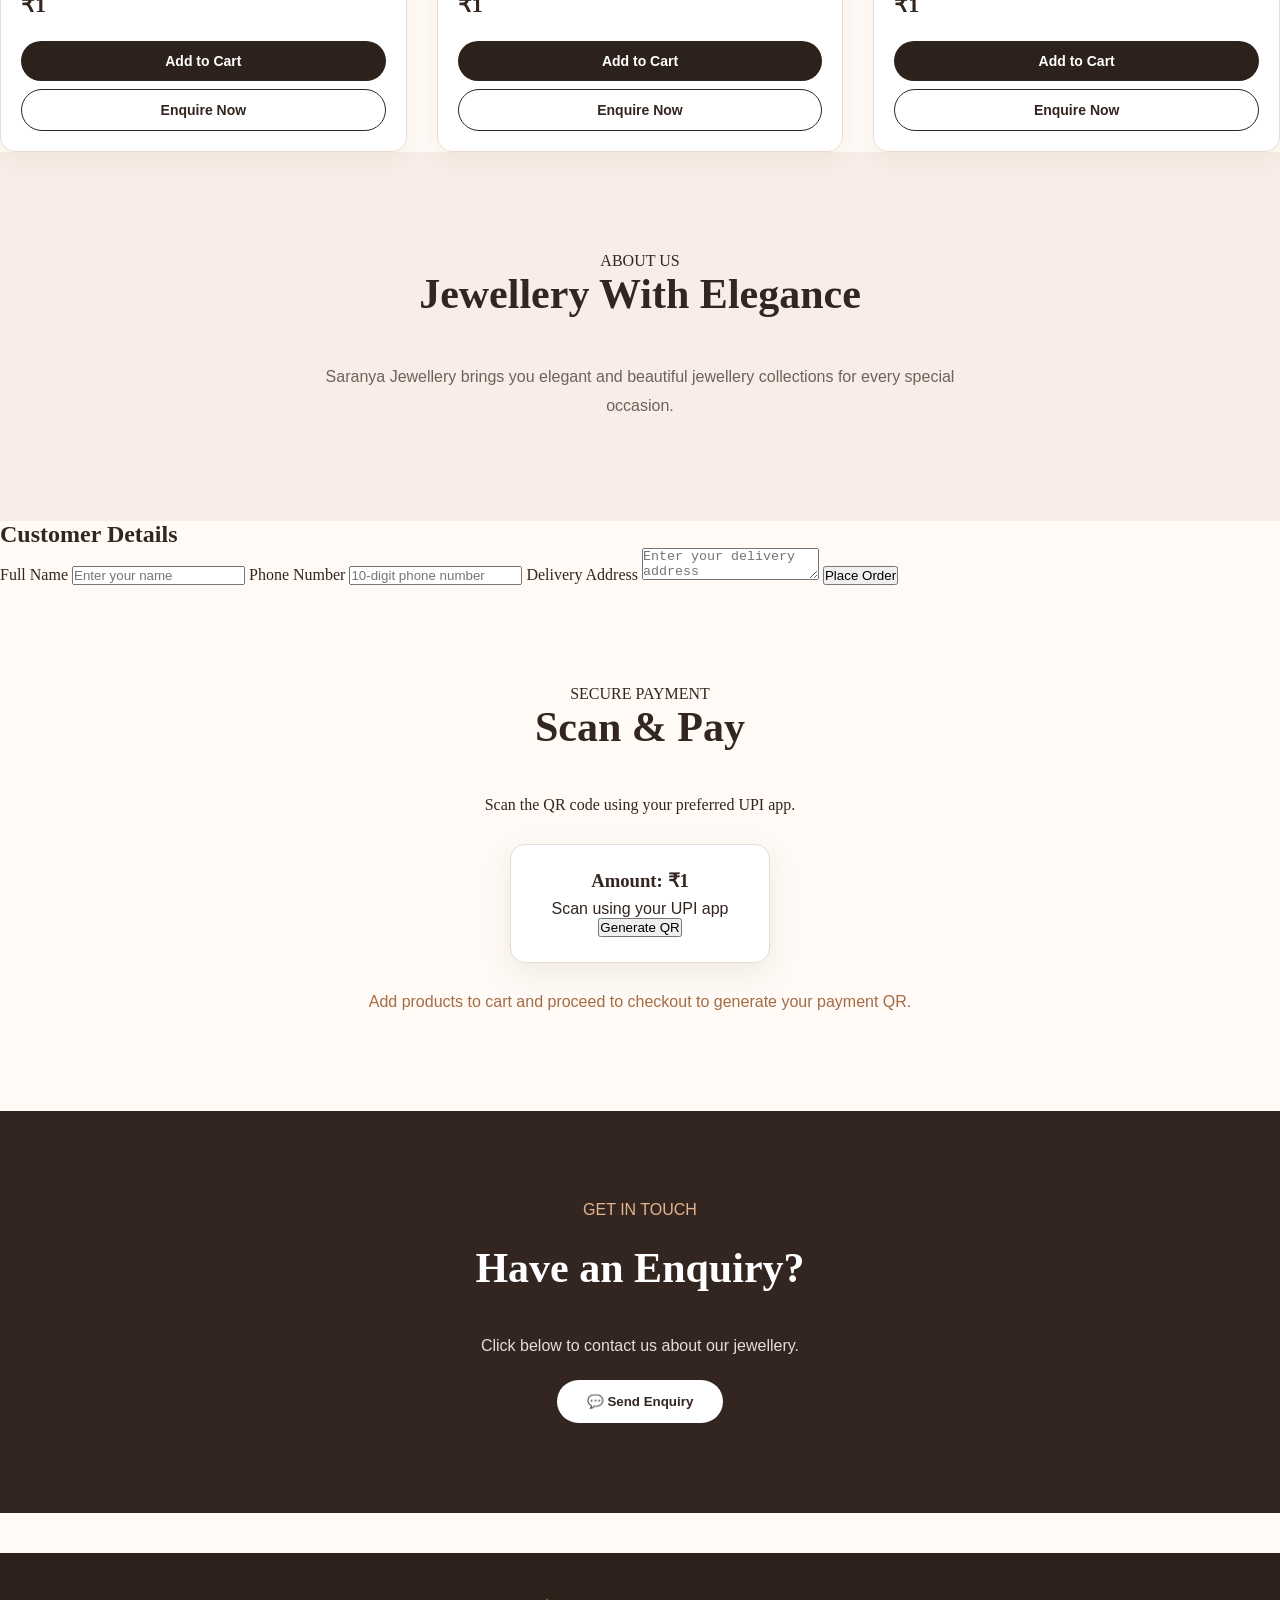
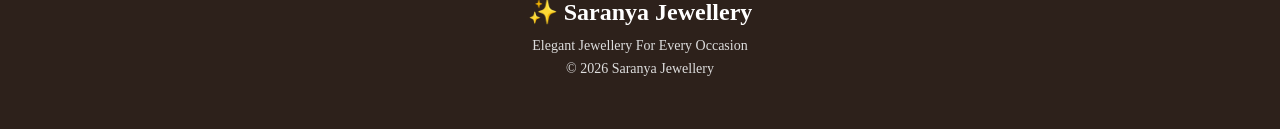
==== commit 046045e1: "Add My Orders link to homepage" ====
--- a/index.html
+++ b/index.html
@@ -24,6 +24,7 @@
         <a href="#about">About</a>
         <a href="#contact">Contact</a>
         <a href="track-order.html">Track Order</a>
+        <a href="jewellery-frontend/my-orders.html">My Orders</a>
 
         <button onclick="openCart()">
           🛒 Cart <span id="cartCount">0</span>
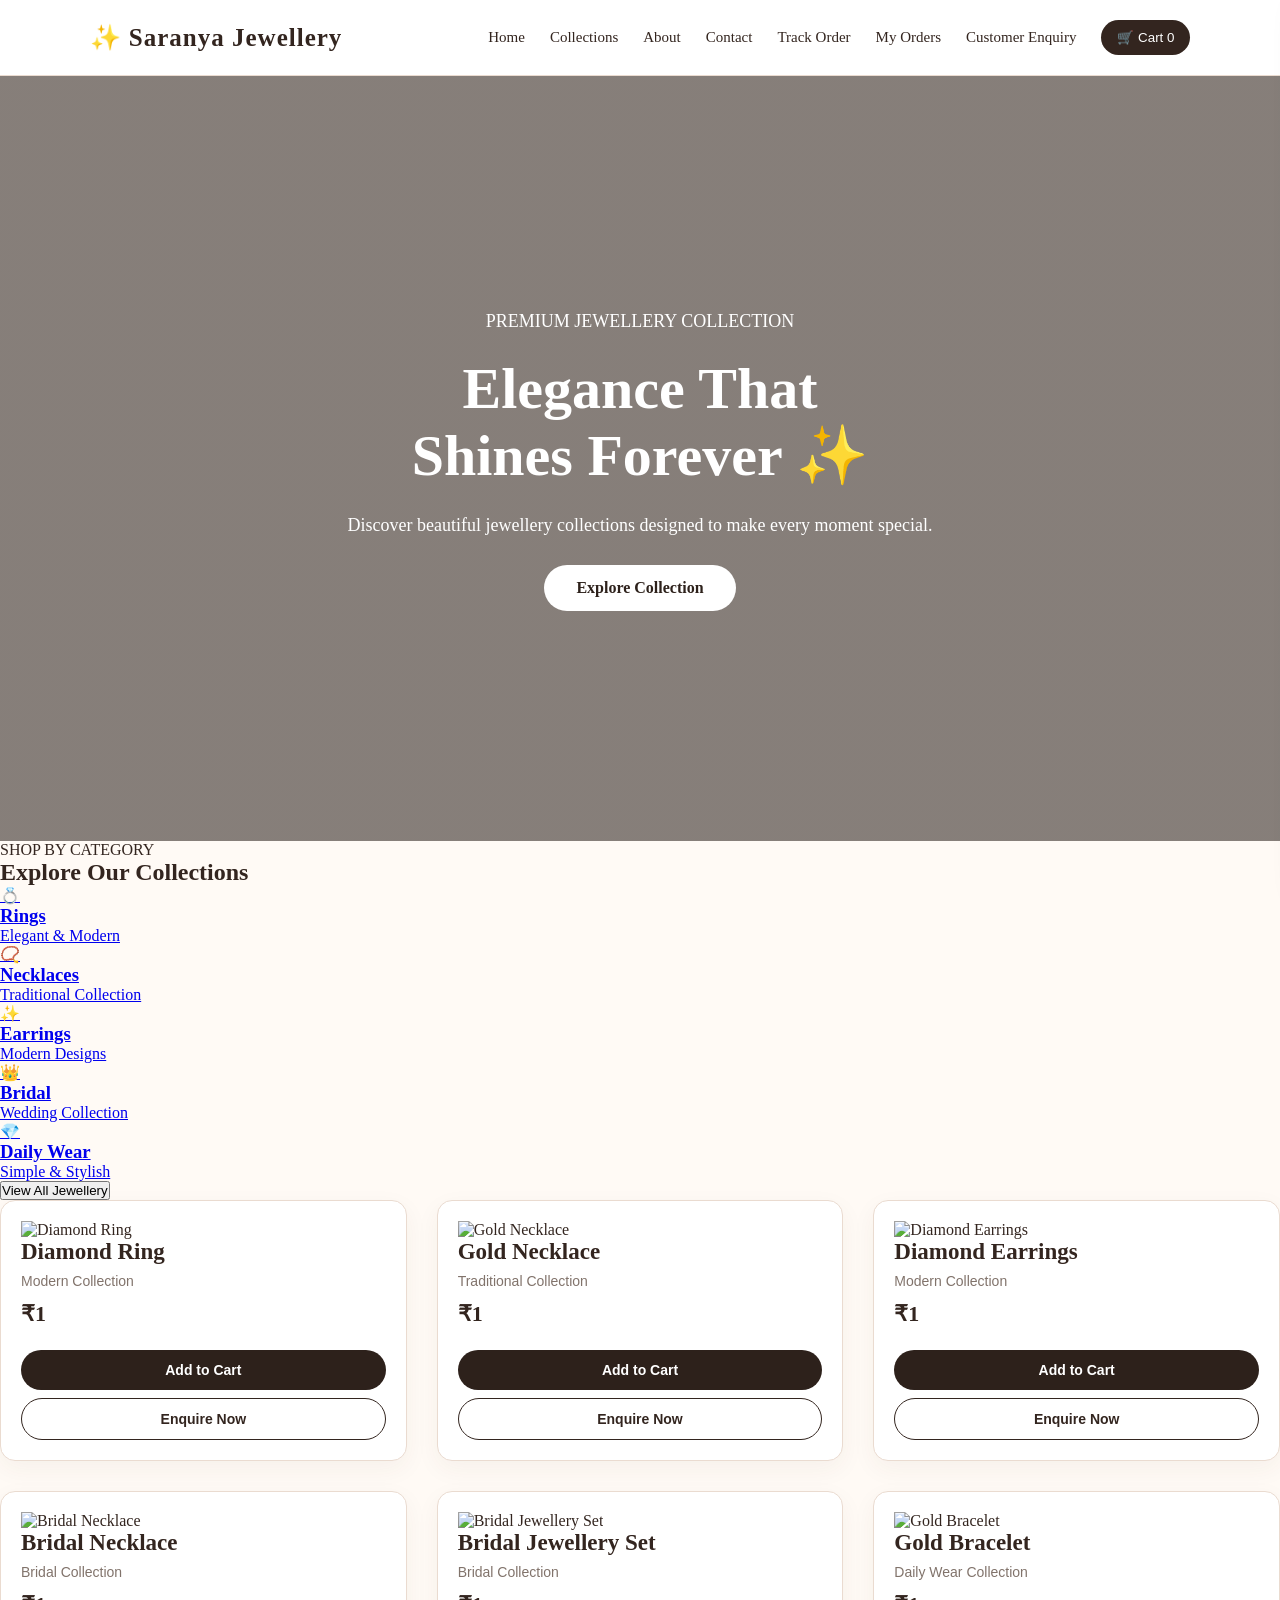
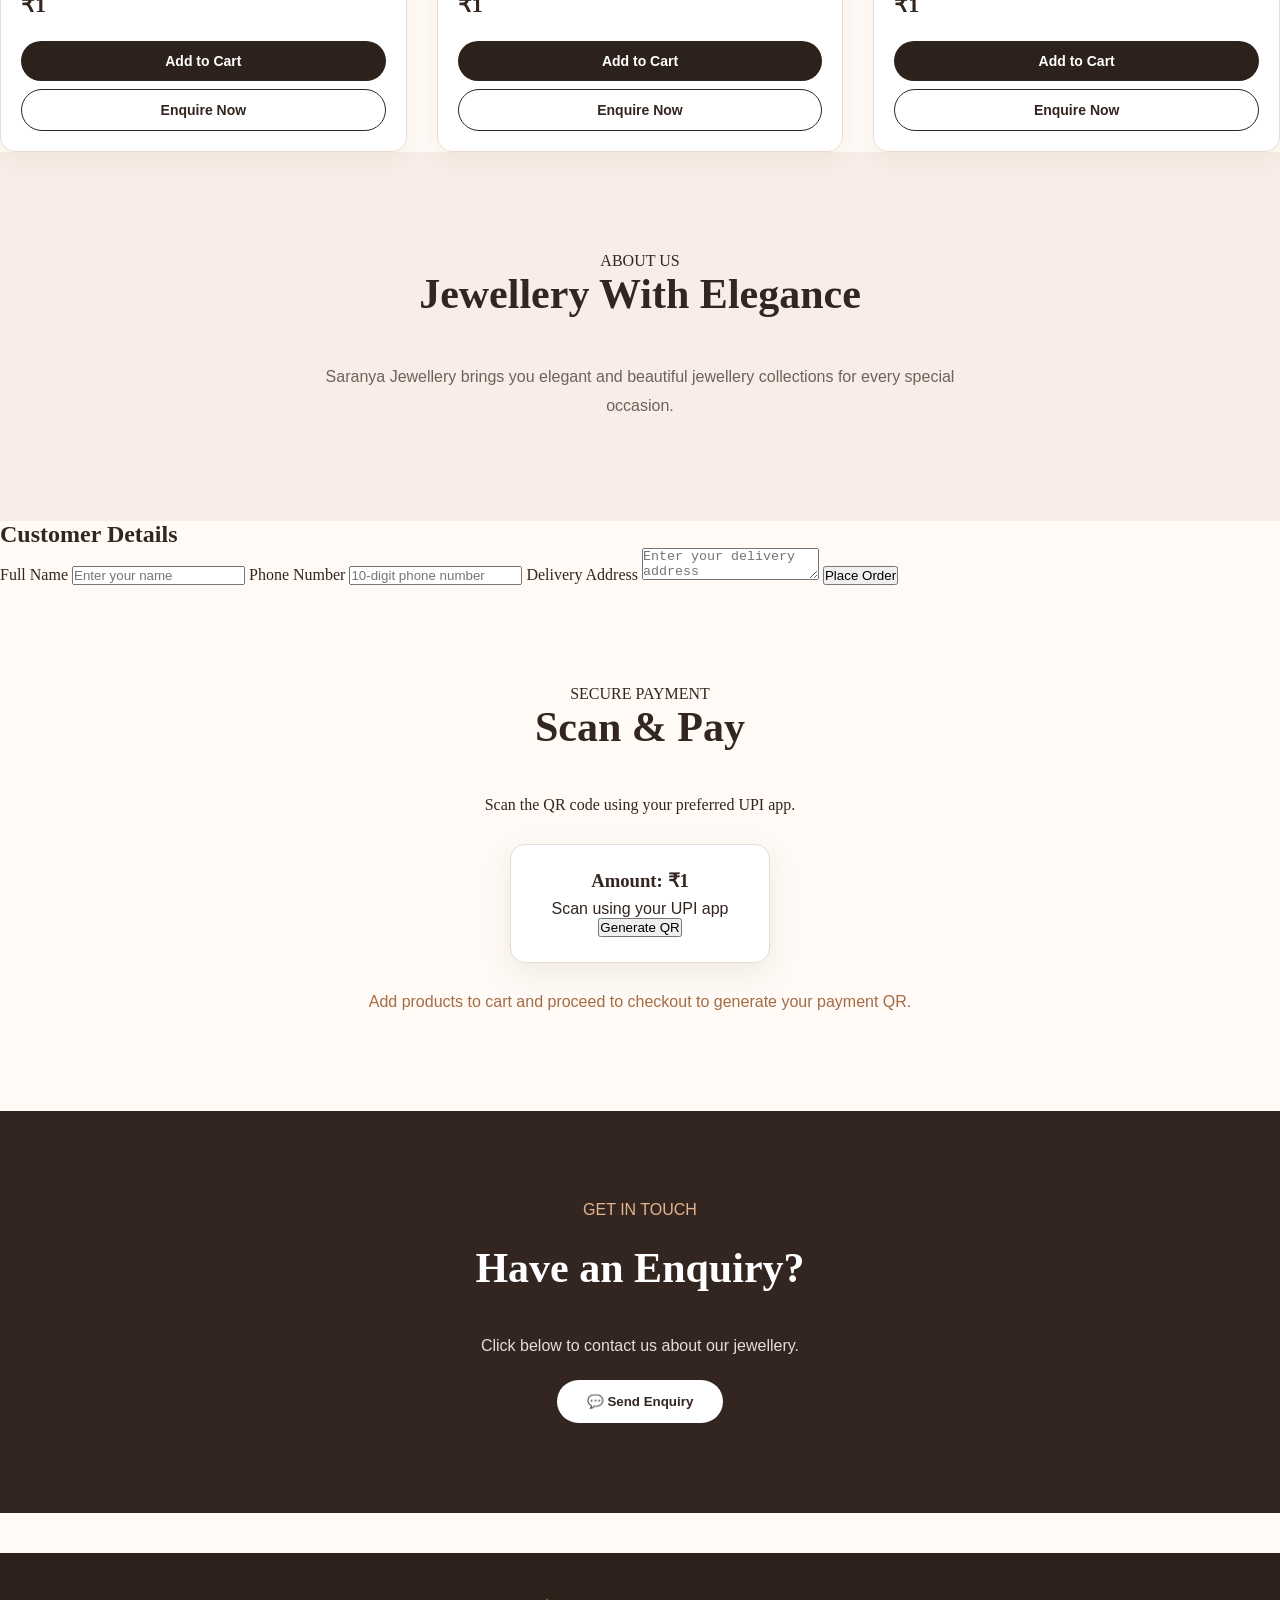
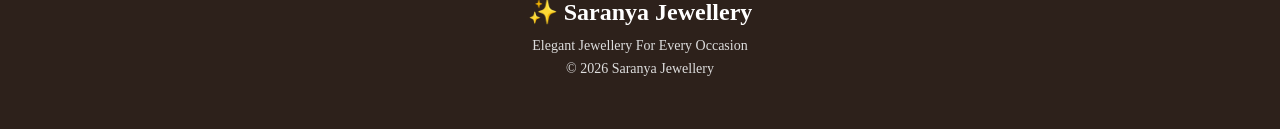
==== commit 8fe07859: "Add customer enquiry form" ====
--- a/index.html
+++ b/index.html
@@ -25,6 +25,7 @@
         <a href="#contact">Contact</a>
         <a href="track-order.html">Track Order</a>
         <a href="jewellery-frontend/my-orders.html">My Orders</a>
+        <a href="jewellery-frontend/enquiry.html">Customer Enquiry</a>
 
         <button onclick="openCart()">
           🛒 Cart <span id="cartCount">0</span>
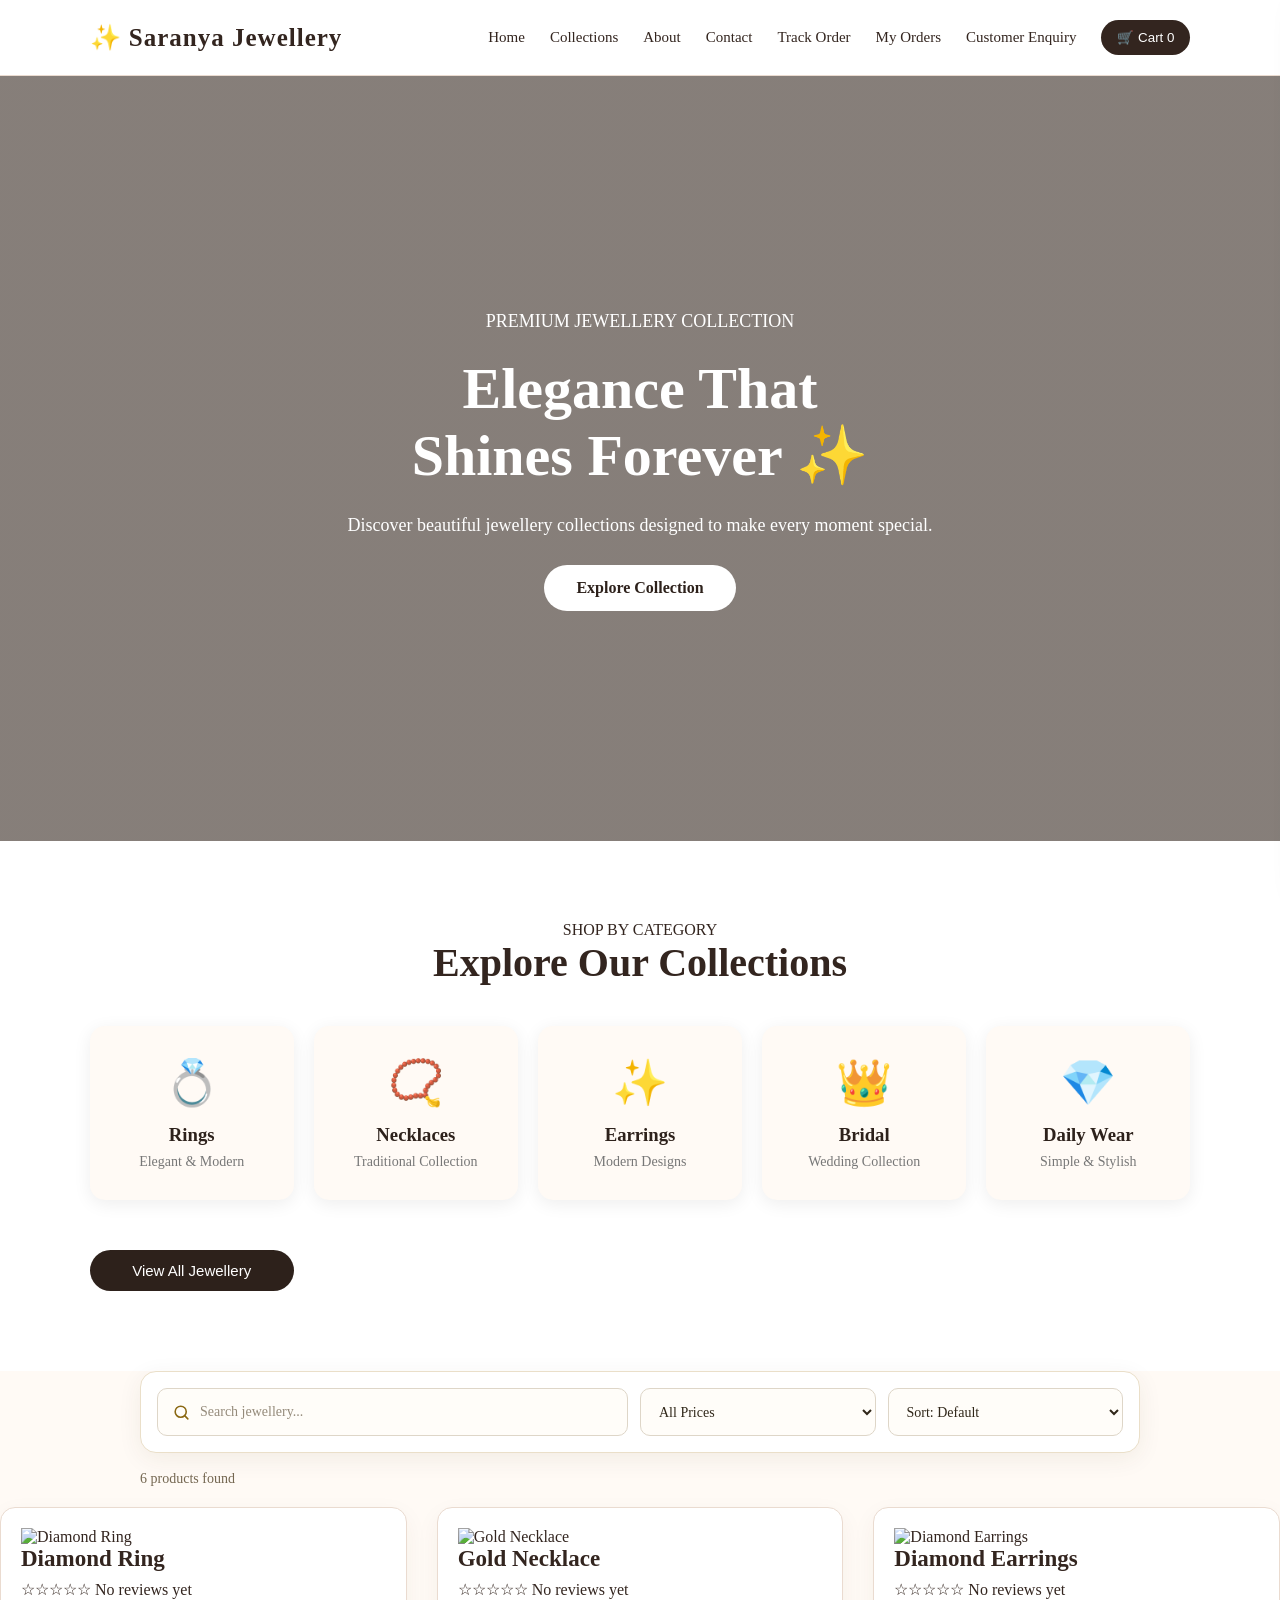
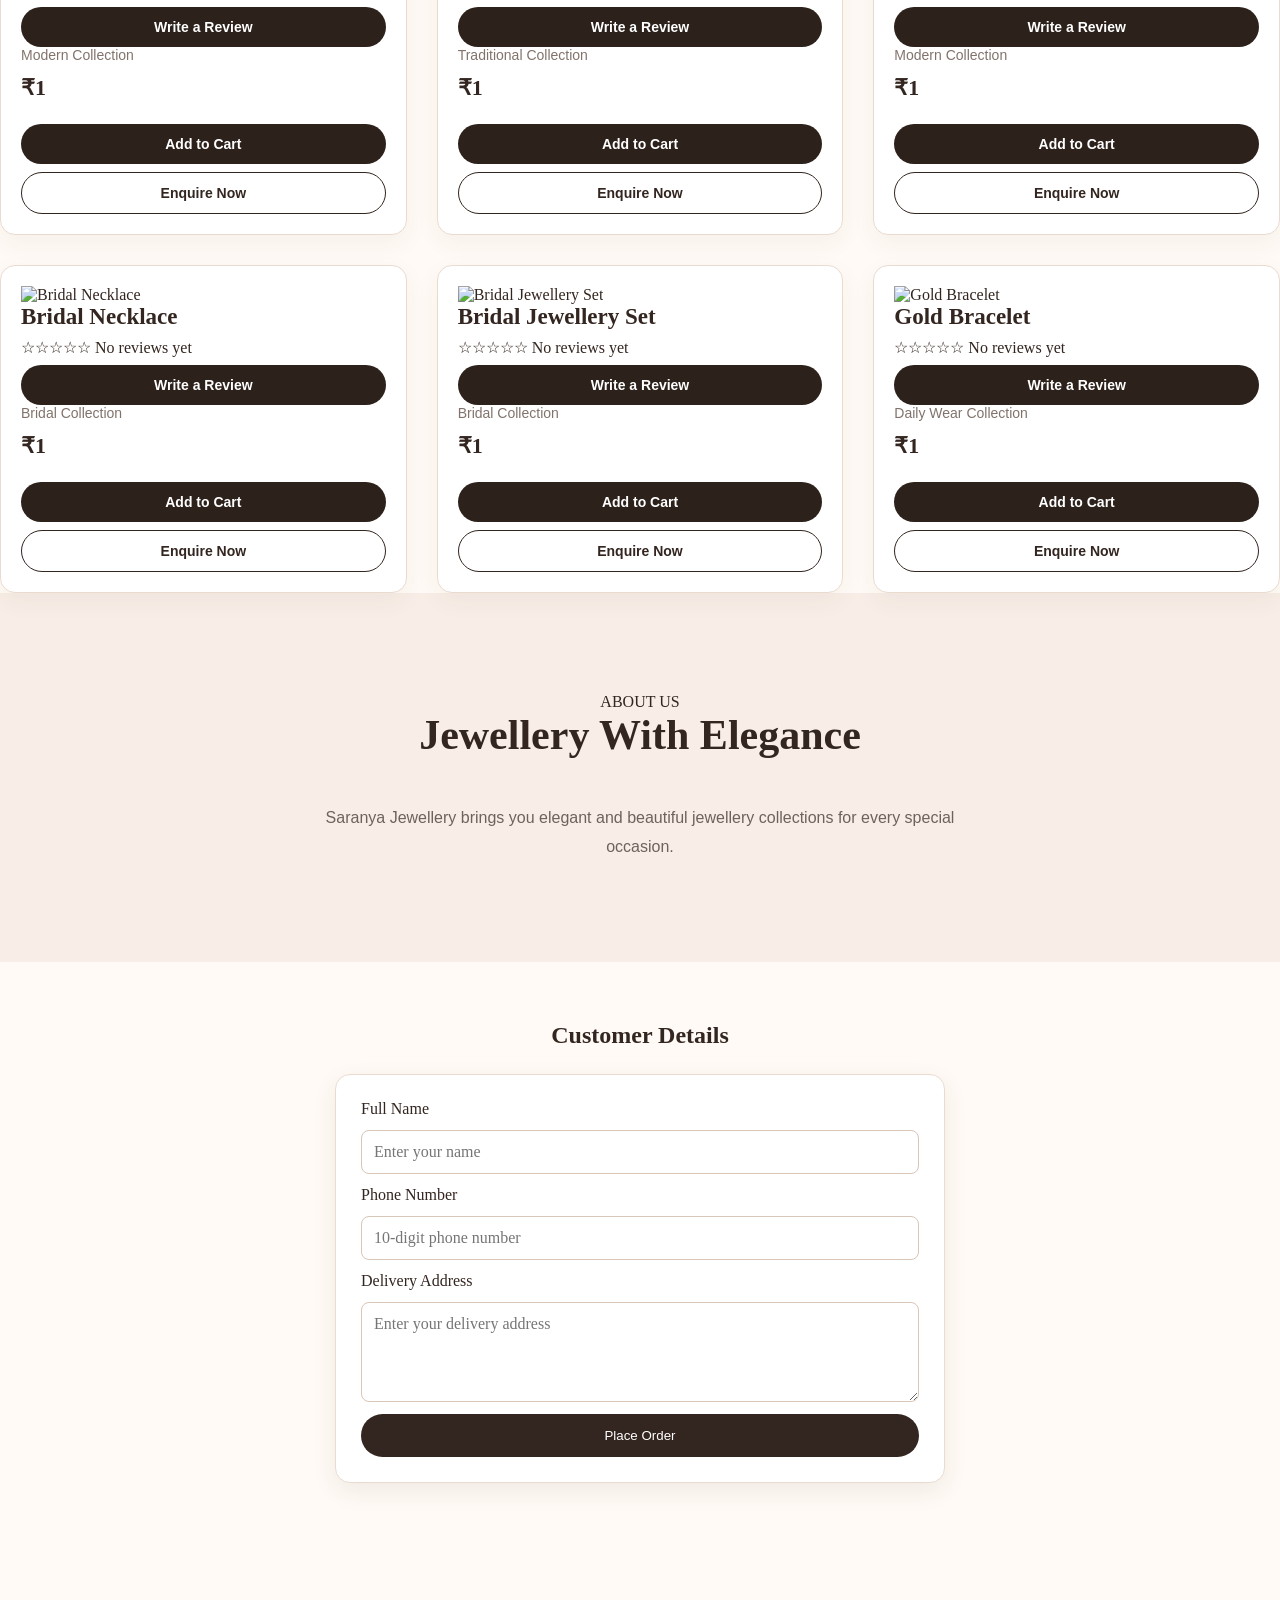
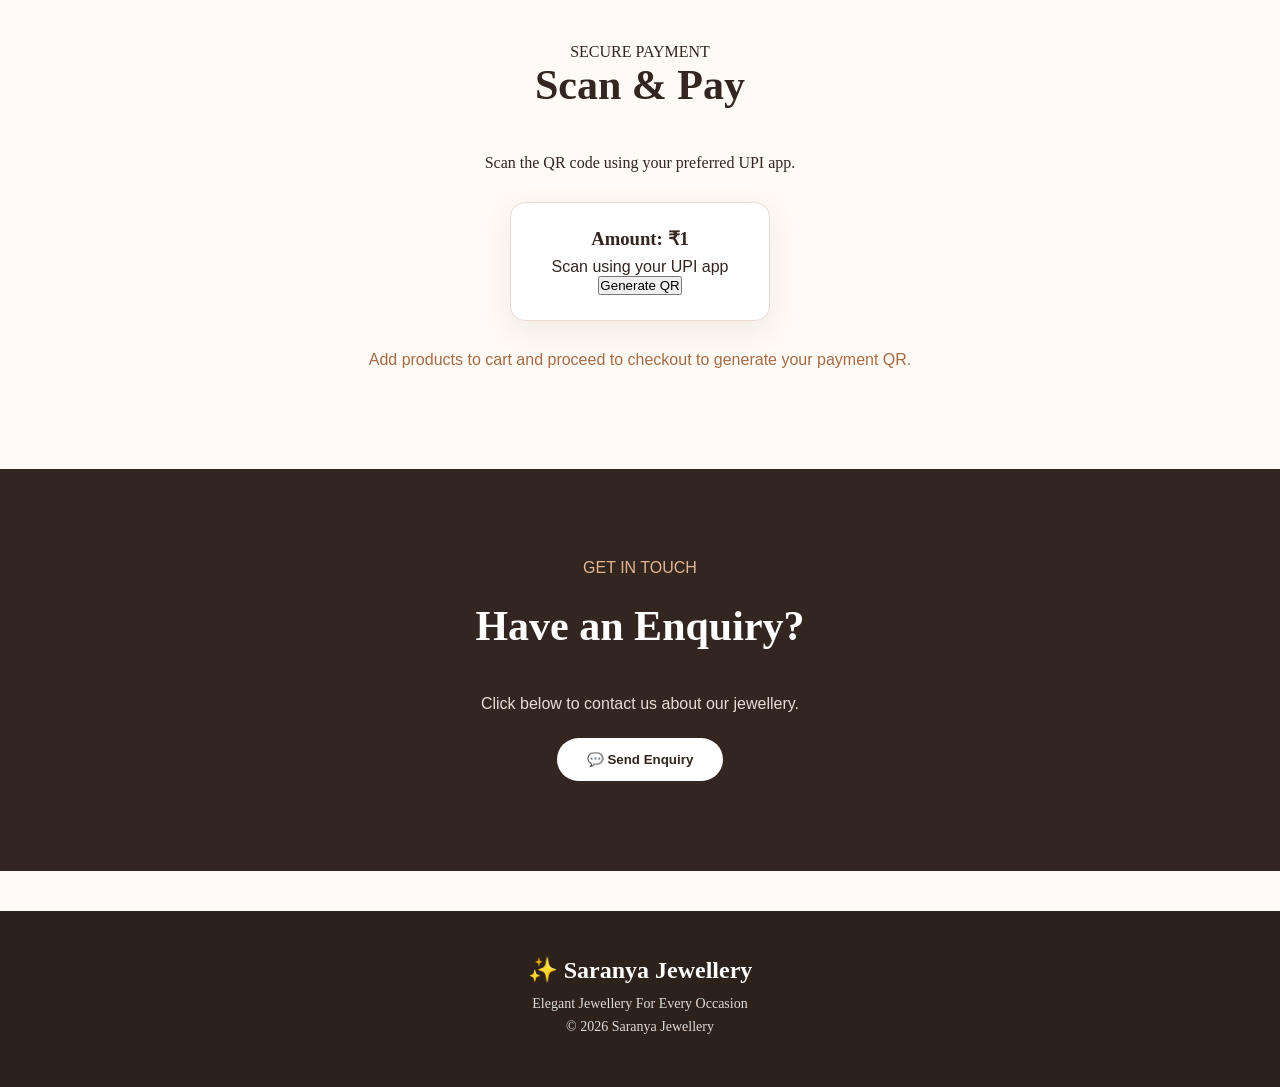
==== commit 24c5b8d9: "Connect product reviews to test backend" ====
--- a/index.html
+++ b/index.html
@@ -129,6 +129,31 @@
     </section>
     <!-- PRODUCTS -->
     <section id="products" class="product-section">
+      <!-- PRODUCT SEARCH AND FILTERS -->
+      <div class="product-toolbar">
+        <input
+          type="search"
+          id="productSearch"
+          placeholder="Search jewellery..."
+          aria-label="Search jewellery"
+        />
+
+        <select id="priceFilter" aria-label="Filter by price">
+          <option value="all">All Prices</option>
+          <option value="1">₹1 products</option>
+        </select>
+
+        <select id="productSort" aria-label="Sort products">
+          <option value="default">Sort: Default</option>
+          <option value="name-asc">Name: A to Z</option>
+          <option value="name-desc">Name: Z to A</option>
+          <option value="price-low">Price: Low to High</option>
+          <option value="price-high">Price: High to Low</option>
+        </select>
+      </div>
+
+      <p id="productResultCount" aria-live="polite"></p>
+
       <div class="product-container">
         <!-- 1. Diamond Ring -->
         <div class="product-card ring">
@@ -140,6 +165,19 @@
 
           <h3>Diamond Ring</h3>
 
+          <div class="product-rating" aria-label="No customer ratings yet">
+            <span class="rating-stars">☆☆☆☆☆</span>
+            <span class="rating-text">No reviews yet</span>
+          </div>
+
+          <button
+            type="button"
+            class="write-review-btn"
+            onclick="openReviewForm(this)"
+          >
+            Write a Review
+          </button>
+
           <p>Modern Collection</p>
 
           <h4>₹1</h4>
@@ -160,6 +198,18 @@
           />
 
           <h3>Gold Necklace</h3>
+          <div class="product-rating" aria-label="No customer ratings yet">
+            <span class="rating-stars">☆☆☆☆☆</span>
+            <span class="rating-text">No reviews yet</span>
+          </div>
+
+          <button
+            type="button"
+            class="write-review-btn"
+            onclick="openReviewForm(this)"
+          >
+            Write a Review
+          </button>
 
           <p>Traditional Collection</p>
 
@@ -181,7 +231,18 @@
           />
 
           <h3>Diamond Earrings</h3>
-
+          <div class="product-rating" aria-label="No customer ratings yet">
+            <span class="rating-stars">☆☆☆☆☆</span>
+            <span class="rating-text">No reviews yet</span>
+          </div>
+
+          <button
+            type="button"
+            class="write-review-btn"
+            onclick="openReviewForm(this)"
+          >
+            Write a Review
+          </button>
           <p>Modern Collection</p>
 
           <h4>₹1</h4>
@@ -204,7 +265,18 @@
           />
 
           <h3>Bridal Necklace</h3>
-
+          <div class="product-rating" aria-label="No customer ratings yet">
+            <span class="rating-stars">☆☆☆☆☆</span>
+            <span class="rating-text">No reviews yet</span>
+          </div>
+
+          <button
+            type="button"
+            class="write-review-btn"
+            onclick="openReviewForm(this)"
+          >
+            Write a Review
+          </button>
           <p>Bridal Collection</p>
 
           <h4>₹1</h4>
@@ -225,7 +297,17 @@
           />
 
           <h3>Bridal Jewellery Set</h3>
-
+          <div class="product-rating" aria-label="No customer ratings yet">
+            <span class="rating-stars">☆☆☆☆☆</span>
+            <span class="rating-text">No reviews yet</span>
+          </div>
+          <button
+            type="button"
+            class="write-review-btn"
+            onclick="openReviewForm(this)"
+          >
+            Write a Review
+          </button>
           <p>Bridal Collection</p>
 
           <h4>₹1</h4>
@@ -248,7 +330,17 @@
           />
 
           <h3>Gold Bracelet</h3>
-
+          <div class="product-rating" aria-label="No customer ratings yet">
+            <span class="rating-stars">☆☆☆☆☆</span>
+            <span class="rating-text">No reviews yet</span>
+          </div>
+          <button
+            type="button"
+            class="write-review-btn"
+            onclick="openReviewForm(this)"
+          >
+            Write a Review
+          </button>
           <p>Daily Wear Collection</p>
 
           <h4>₹1</h4>
--- a/style.css
+++ b/style.css
@@ -489,187 +489,321 @@
     border-radius: 12px;
     margin-bottom: 20px;
   }
-
-  @media (max-width: 600px) {
-    header {
-      padding: 15px 5%;
-    }
-
-    .logo {
-      font-size: 20px;
-    }
-
-    nav {
-      gap: 10px;
-      flex-wrap: wrap;
-    }
-
-    nav a {
-      font-size: 13px;
-    }
-
-    .hero h1 {
-      font-size: 36px;
-    }
-
-    .hero-content {
-      padding: 20px;
-    }
-
-    .product-container {
-      grid-template-columns: 1fr;
-      gap: 20px;
-    }
-
-    .categories h2 {
-      font-size: 30px;
-    }
-
-    .category-container {
-      grid-template-columns: 1fr;
-    }
-
-    .payment,
-    .about,
-    .contact {
-      padding: 60px 5%;
-    }
-  }
-
-  /* ================= CATEGORIES ================= */
-
-  .categories {
-    padding: 80px 7%;
-    text-align: center;
-    background: #ffffff;
+}
+
+@media (max-width: 600px) {
+  header {
+    padding: 15px 5%;
+  }
+
+  .logo {
+    font-size: 20px;
+  }
+
+  nav {
+    gap: 10px;
+    flex-wrap: wrap;
+  }
+
+  nav a {
+    font-size: 13px;
+  }
+
+  .hero h1 {
+    font-size: 36px;
+  }
+
+  .hero-content {
+    padding: 20px;
+  }
+
+  .product-container {
+    grid-template-columns: 1fr;
+    gap: 20px;
   }
 
   .categories h2 {
-    font-size: 40px;
-    margin-bottom: 40px;
+    font-size: 30px;
   }
 
   .category-container {
-    display: grid;
-    grid-template-columns: repeat(5, 1fr);
-    gap: 20px;
-  }
-
-  .category-card {
-    text-decoration: none;
-    color: #2d211b;
-    padding: 30px 15px;
-    border-radius: 15px;
-    background: #fffaf5;
-    box-shadow: 0 4px 18px rgba(0, 0, 0, 0.07);
-    transition: 0.3s;
-  }
-
-  .category-card:hover {
-    transform: translateY(-8px);
-  }
-
-  .category-card span {
-    font-size: 45px;
-    display: block;
-    margin-bottom: 15px;
-  }
-
-  .category-card h3 {
-    margin-bottom: 8px;
-  }
-
-  .category-card p {
-    color: #777;
-    font-size: 14px;
-  }
-
-  /* Mobile */
-
-  @media (max-width: 900px) {
-    .category-container {
-      grid-template-columns: repeat(2, 1fr);
-    }
-  }
-
-  @media (max-width: 500px) {
-    .category-container {
-      grid-template-columns: 1fr;
-    }
-  }
-
-  .all-products-btn {
-    margin-top: 30px;
-    padding: 12px 28px;
-    border: none;
-    border-radius: 25px;
-    background: #2d211b;
-    color: white;
-    font-size: 15px;
-    cursor: pointer;
-    transition: 0.3s;
-  }
-
-  .all-products-btn:hover {
-    transform: translateY(-3px);
-  }
-
-  /* Customer Details Form */
-  #customerDetails {
-    padding: 60px 20px;
-    max-width: 650px;
-    margin: 0 auto;
-    scroll-margin-top: 100px;
-  }
-
-  #customerDetails h2 {
-    text-align: center;
-    margin-bottom: 25px;
-    color: #33251f;
-  }
-
-  #customerForm {
+    grid-template-columns: 1fr;
+  }
+
+  .payment,
+  .about,
+  .contact {
+    padding: 60px 5%;
+  }
+}
+
+/* ================= CATEGORIES ================= */
+
+.categories {
+  padding: 80px 7%;
+  text-align: center;
+  background: #ffffff;
+}
+
+.categories h2 {
+  font-size: 40px;
+  margin-bottom: 40px;
+}
+
+.category-container {
+  display: grid;
+  grid-template-columns: repeat(5, 1fr);
+  gap: 20px;
+}
+
+.category-card {
+  text-decoration: none;
+  color: #2d211b;
+  padding: 30px 15px;
+  border-radius: 15px;
+  background: #fffaf5;
+  box-shadow: 0 4px 18px rgba(0, 0, 0, 0.07);
+  transition: 0.3s;
+}
+
+.category-card:hover {
+  transform: translateY(-8px);
+}
+
+.category-card span {
+  font-size: 45px;
+  display: block;
+  margin-bottom: 15px;
+}
+
+.category-card h3 {
+  margin-bottom: 8px;
+}
+
+.category-card p {
+  color: #777;
+  font-size: 14px;
+}
+
+/* Mobile */
+
+@media (max-width: 900px) {
+  .category-container {
+    grid-template-columns: repeat(2, 1fr);
+  }
+}
+
+@media (max-width: 500px) {
+  .category-container {
+    grid-template-columns: 1fr;
+  }
+}
+
+.all-products-btn {
+  margin-top: 30px;
+  padding: 12px 28px;
+  border: none;
+  border-radius: 25px;
+  background: #2d211b;
+  color: white;
+  font-size: 15px;
+  cursor: pointer;
+  transition: 0.3s;
+}
+
+.all-products-btn:hover {
+  transform: translateY(-3px);
+}
+
+/* Customer Details Form */
+#customerDetails {
+  padding: 60px 20px;
+  max-width: 650px;
+  margin: 0 auto;
+  scroll-margin-top: 100px;
+}
+
+#customerDetails h2 {
+  text-align: center;
+  margin-bottom: 25px;
+  color: #33251f;
+}
+
+#customerForm {
+  display: flex;
+  flex-direction: column;
+  gap: 12px;
+  background: #ffffff;
+  padding: 25px;
+  border: 1px solid #eadbd0;
+  border-radius: 15px;
+  box-shadow: 0 8px 25px rgba(80, 50, 30, 0.08);
+}
+
+#customerForm input,
+#customerForm textarea {
+  width: 100%;
+  padding: 12px;
+  border: 1px solid #d8c6b9;
+  border-radius: 8px;
+  font: inherit;
+}
+
+#customerForm textarea {
+  min-height: 100px;
+  resize: vertical;
+}
+
+#customerForm button {
+  padding: 14px;
+  background: #33251f;
+  color: white;
+  border: none;
+  border-radius: 25px;
+  cursor: pointer;
+}
+
+#customerDetails {
+  display: block !important;
+  position: relative !important;
+  visibility: visible !important;
+  opacity: 1 !important;
+  height: auto !important;
+  min-height: 300px;
+  padding: 60px 20px;
+  scroll-margin-top: 100px;
+}
+
+/* Product search and filters */
+.product-card[hidden] {
+  display: none !important;
+}
+
+/* ===== Premium Product Search Toolbar ===== */
+
+.product-toolbar {
+  width: min(100% - 40px, 1000px);
+  margin: 0 auto 18px;
+  padding: 16px;
+  display: grid;
+  grid-template-columns: minmax(220px, 2fr) minmax(140px, 1fr) minmax(
+      160px,
+      1fr
+    );
+  gap: 12px;
+  align-items: center;
+  background: #ffffff;
+  border: 1px solid #eadfc9;
+  border-radius: 16px;
+  box-shadow: 0 6px 24px rgba(76, 54, 20, 0.07);
+  box-sizing: border-box;
+}
+
+#productSearch,
+#priceFilter,
+#productSort {
+  width: 100%;
+  min-width: 0;
+  min-height: 48px;
+  padding: 12px 14px;
+  border: 1px solid #ded6c8;
+  border-radius: 10px;
+  background-color: #fffdf9;
+  color: #302719;
+  font: inherit;
+  font-size: 14px;
+  box-sizing: border-box;
+  transition:
+    border-color 0.2s ease,
+    box-shadow 0.2s ease;
+}
+
+#productSearch {
+  padding-left: 42px;
+  background-image: url("data:image/svg+xml,%3Csvg xmlns='http://www.w3.org/2000/svg' width='20' height='20' viewBox='0 0 24 24' fill='none' stroke='%238b6914' stroke-width='2' stroke-linecap='round' stroke-linejoin='round'%3E%3Ccircle cx='11' cy='11' r='7'/%3E%3Cpath d='m20 20-4-4'/%3E%3C/svg%3E");
+  background-repeat: no-repeat;
+  background-position: 14px center;
+  background-size: 19px;
+}
+
+#productSearch::placeholder {
+  color: #958b7b;
+}
+
+#productSearch:focus,
+#priceFilter:focus,
+#productSort:focus {
+  outline: none;
+  border-color: #a78335;
+  box-shadow: 0 0 0 3px rgba(167, 131, 53, 0.14);
+}
+
+#priceFilter,
+#productSort {
+  cursor: pointer;
+}
+
+#productResultCount {
+  width: min(100% - 40px, 1000px);
+  margin: 0 auto 20px;
+  color: #746751;
+  font-size: 14px;
+}
+
+/* Tablet and mobile layout */
+@media (max-width: 700px) {
+  .product-toolbar {
+    grid-template-columns: 1fr 1fr;
+    width: calc(100% - 28px);
+    padding: 12px;
+    gap: 10px;
+    border-radius: 13px;
+  }
+
+  #productSearch {
+    grid-column: 1 / -1;
+  }
+
+  #productSearch,
+  #priceFilter,
+  #productSort {
+    font-size: 13px;
+    min-height: 46px;
+  }
+
+  #productResultCount {
+    width: calc(100% - 28px);
+  }
+}
+
+@media (max-width: 380px) {
+  .product-toolbar {
+    grid-template-columns: 1fr;
+  }
+
+  #productSearch {
+    grid-column: auto;
+  }
+
+  /* Product Ratings */
+  .product-rating {
     display: flex;
-    flex-direction: column;
-    gap: 12px;
-    background: #ffffff;
-    padding: 25px;
-    border: 1px solid #eadbd0;
-    border-radius: 15px;
-    box-shadow: 0 8px 25px rgba(80, 50, 30, 0.08);
-  }
-
-  #customerForm input,
-  #customerForm textarea {
-    width: 100%;
-    padding: 12px;
-    border: 1px solid #d8c6b9;
-    border-radius: 8px;
-    font: inherit;
-  }
-
-  #customerForm textarea {
-    min-height: 100px;
-    resize: vertical;
-  }
-
-  #customerForm button {
-    padding: 14px;
-    background: #33251f;
-    color: white;
-    border: none;
-    border-radius: 25px;
-    cursor: pointer;
-  }
-
-  #customerDetails {
-    display: block !important;
-    position: relative !important;
-    visibility: visible !important;
-    opacity: 1 !important;
-    height: auto !important;
-    min-height: 300px;
-    padding: 60px 20px;
-    scroll-margin-top: 100px;
-  }
-}
+    justify-content: center;
+    align-items: center;
+    flex-wrap: wrap;
+    gap: 8px;
+    margin: 8px 0 12px;
+    font-family: Arial, sans-serif;
+  }
+
+  .rating-stars {
+    color: #b8860b;
+    font-size: 18px;
+    letter-spacing: 2px;
+  }
+
+  .rating-text {
+    color: #81736b;
+    font-size: 12px;
+  }
+}
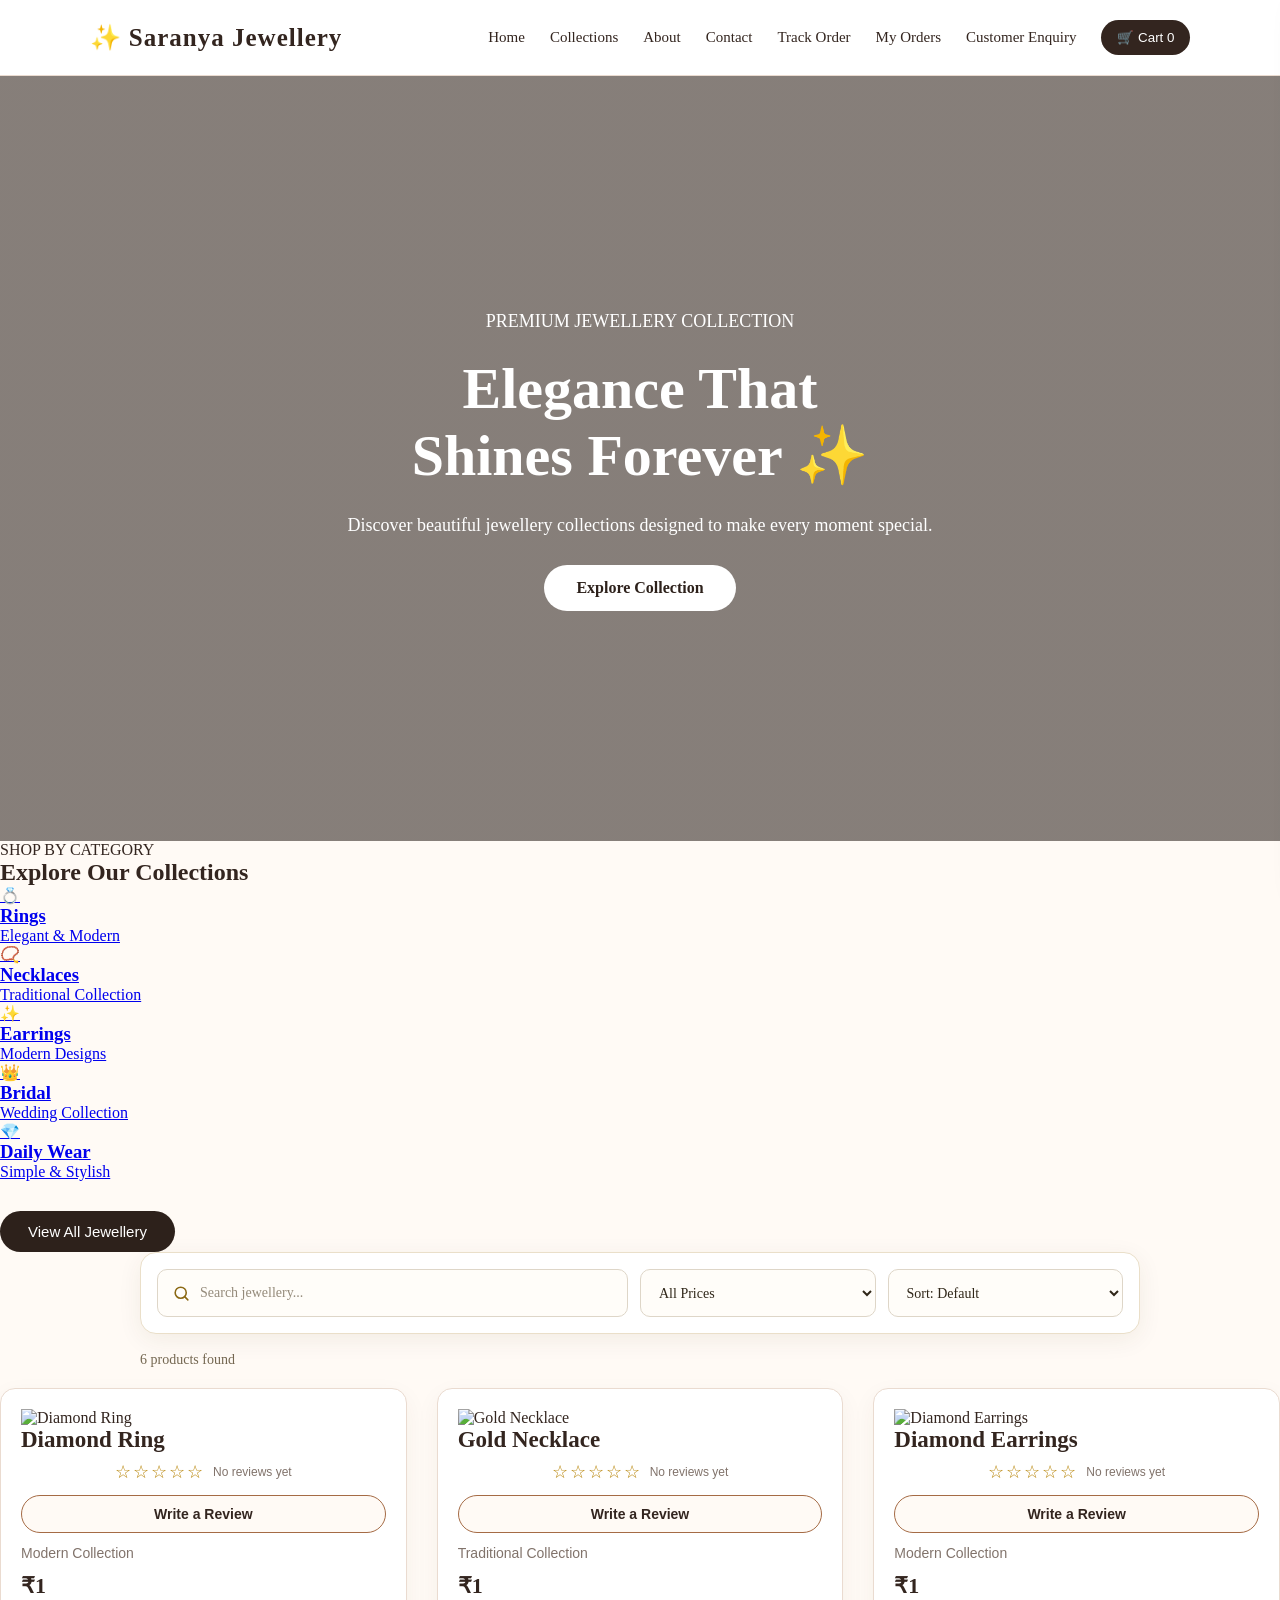
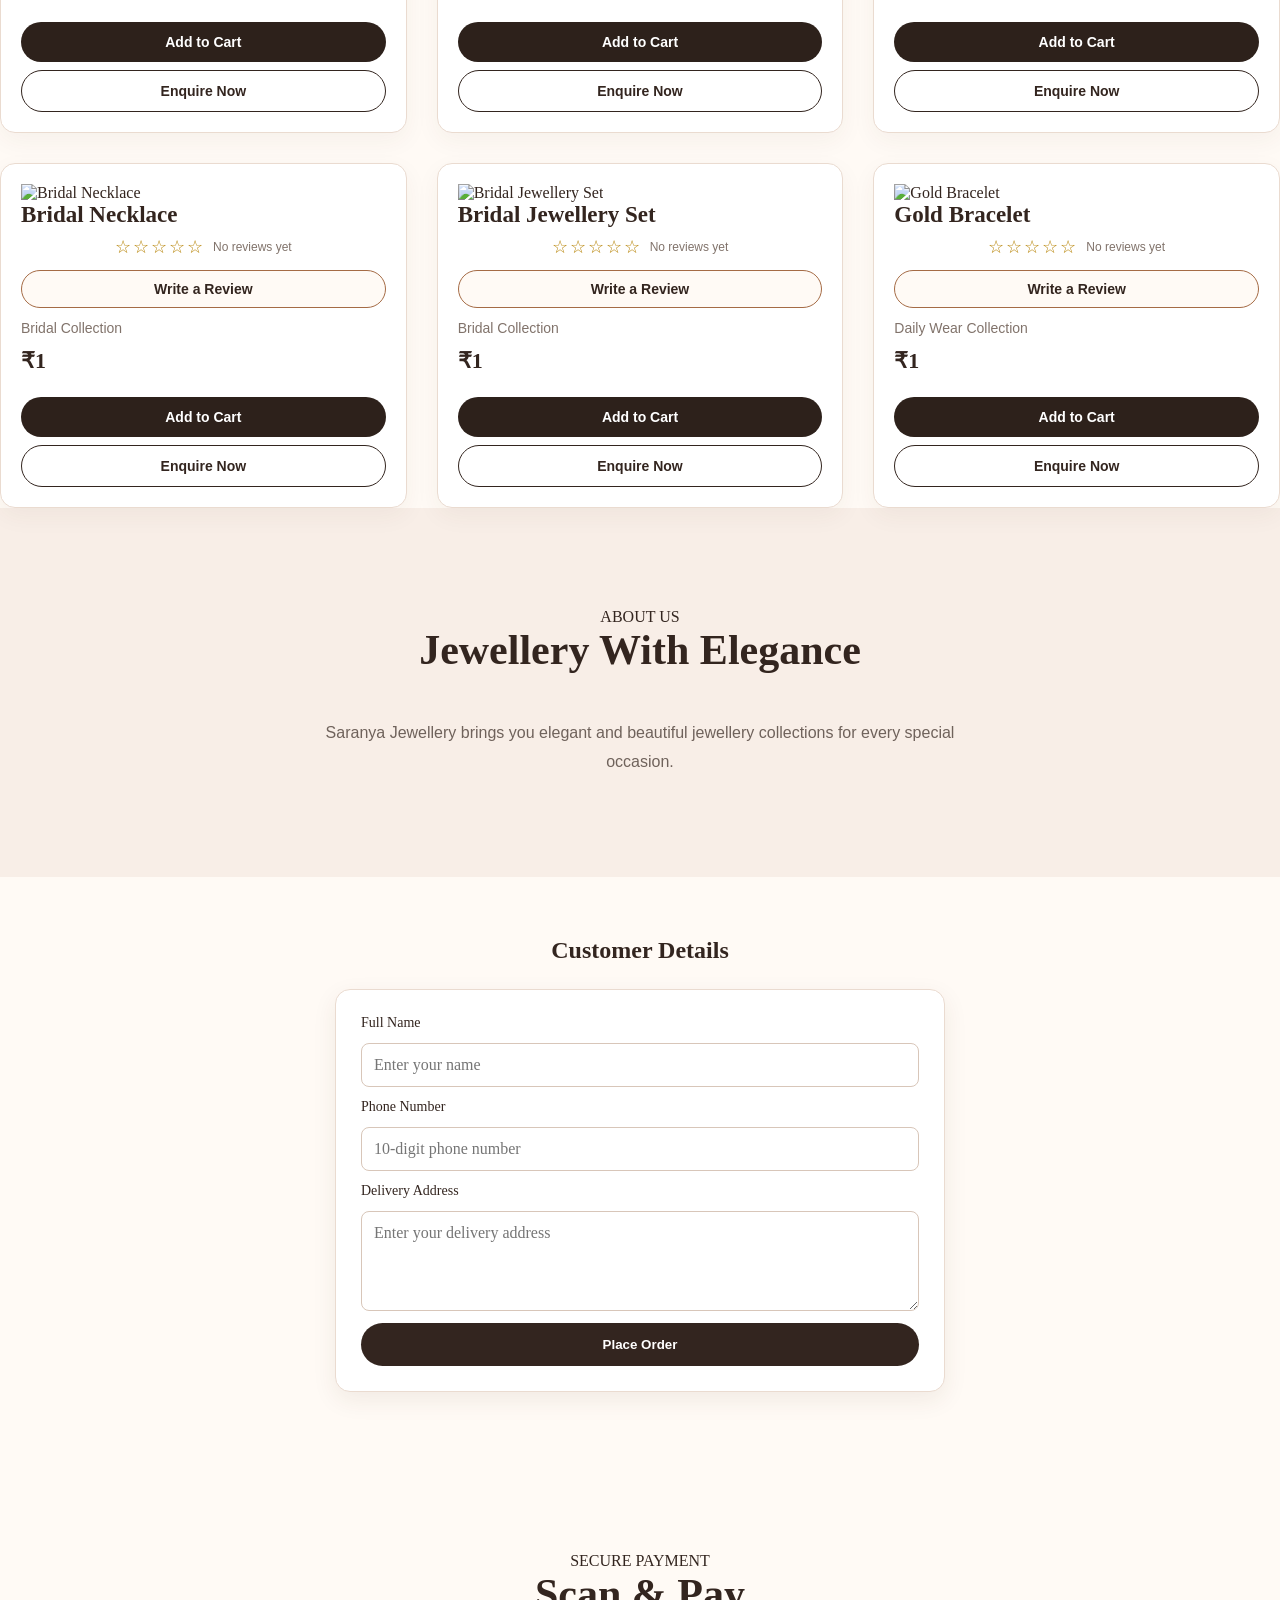
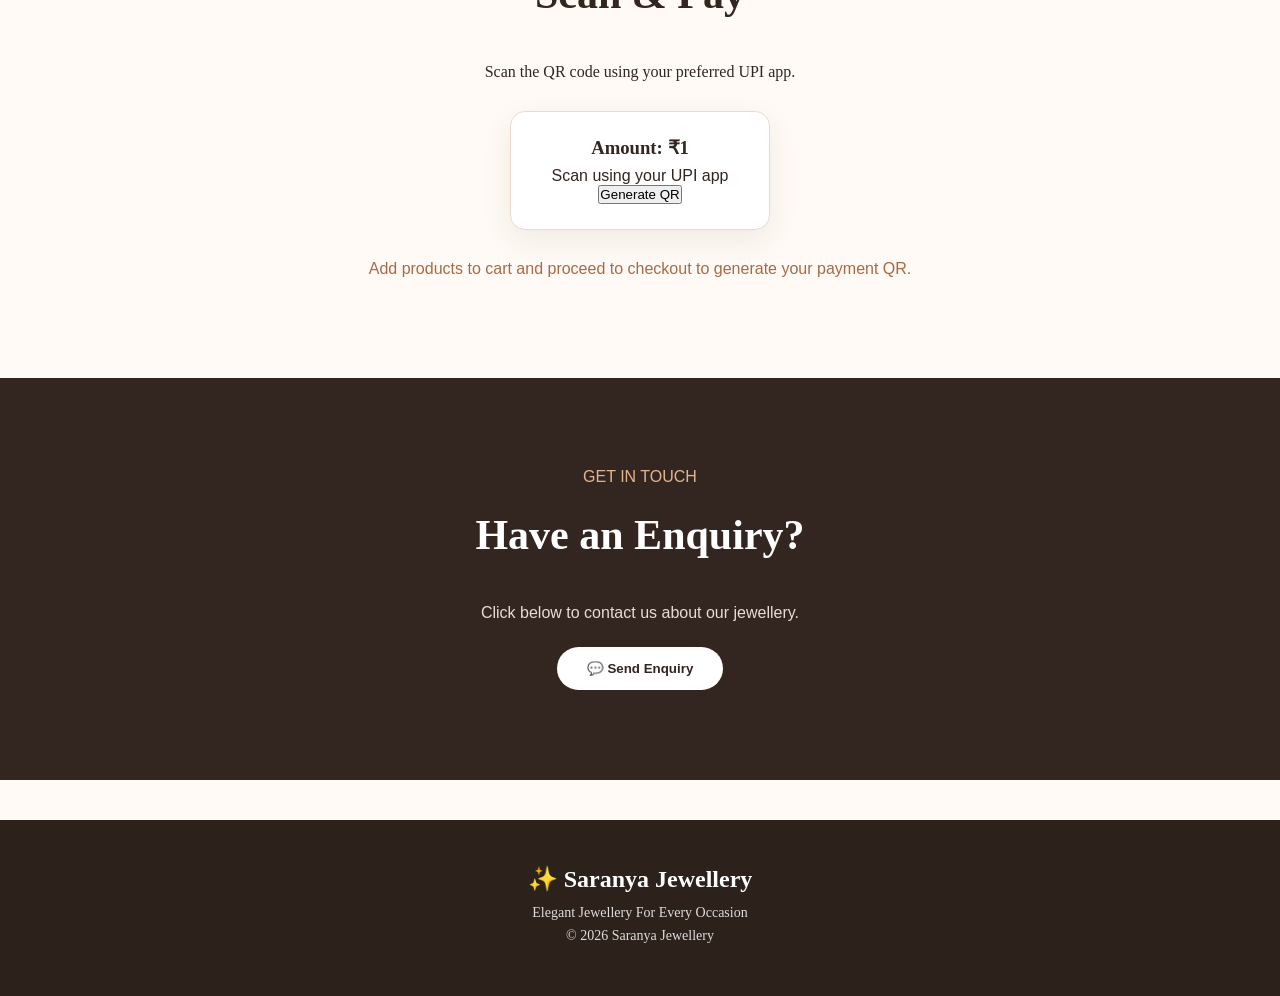
==== commit add139e4: "Add product reviews and order confirmation payment QR" ====
--- a/index.html
+++ b/index.html
@@ -459,6 +459,49 @@
       <p>© 2026 Saranya Jewellery</p>
     </footer>
     <script src="https://cdnjs.cloudflare.com/ajax/libs/qrcodejs/1.0.0/qrcode.min.js"></script>
+
+    <!-- Product Review Form -->
+    <div id="reviewModal" class="review-modal" style="display: none">
+      <div class="review-modal-content">
+        <h2>Write a Review</h2>
+
+        <form id="reviewForm">
+          <label for="reviewCustomerName">First Name</label>
+          <input
+            type="text"
+            id="reviewCustomerName"
+            name="customerName"
+            required
+            maxlength="80"
+            placeholder="Enter your name"
+          />
+
+          <label for="reviewRating">Rating</label>
+          <select id="reviewRating" name="rating" required>
+            <option value="">Select rating</option>
+            <option value="5">★★★★★ - Excellent</option>
+            <option value="4">★★★★ - Very Good</option>
+            <option value="3">★★★ - Good</option>
+            <option value="2">★★ - Fair</option>
+            <option value="1">★ - Poor</option>
+          </select>
+
+          <label for="reviewText">Your Review</label>
+          <textarea
+            id="reviewText"
+            name="reviewText"
+            required
+            maxlength="1000"
+            placeholder="Share your experience"
+          ></textarea>
+
+          <div class="review-form-actions">
+            <button type="submit">Submit Review</button>
+            <button type="button" id="cancelReview">Cancel</button>
+          </div>
+        </form>
+      </div>
+    </div>
     <script src="script.js?v=2"></script>
   </body>
 </html>
--- a/style.css
+++ b/style.css
@@ -489,113 +489,188 @@
     border-radius: 12px;
     margin-bottom: 20px;
   }
-}
-
-@media (max-width: 600px) {
-  header {
-    padding: 15px 5%;
-  }
-
-  .logo {
-    font-size: 20px;
-  }
-
-  nav {
-    gap: 10px;
-    flex-wrap: wrap;
-  }
-
-  nav a {
-    font-size: 13px;
-  }
-
-  .hero h1 {
-    font-size: 36px;
-  }
-
-  .hero-content {
-    padding: 20px;
-  }
-
-  .product-container {
-    grid-template-columns: 1fr;
+
+  @media (max-width: 600px) {
+    header {
+      padding: 15px 5%;
+    }
+
+    .logo {
+      font-size: 20px;
+    }
+
+    nav {
+      gap: 10px;
+      flex-wrap: wrap;
+    }
+
+    nav a {
+      font-size: 13px;
+    }
+
+    .hero h1 {
+      font-size: 36px;
+    }
+
+    .hero-content {
+      padding: 20px;
+    }
+
+    .product-container {
+      grid-template-columns: 1fr;
+      gap: 20px;
+    }
+
+    .categories h2 {
+      font-size: 30px;
+    }
+
+    .category-container {
+      grid-template-columns: 1fr;
+    }
+
+    .payment,
+    .about,
+    .contact {
+      padding: 60px 5%;
+    }
+  }
+
+  /* ================= CATEGORIES ================= */
+
+  .categories {
+    padding: 80px 7%;
+    text-align: center;
+    background: #ffffff;
+  }
+
+  .categories h2 {
+    font-size: 40px;
+    margin-bottom: 40px;
+  }
+
+  .category-container {
+    display: grid;
+    grid-template-columns: repeat(5, 1fr);
     gap: 20px;
   }
 
-  .categories h2 {
-    font-size: 30px;
-  }
-
-  .category-container {
-    grid-template-columns: 1fr;
-  }
-
-  .payment,
-  .about,
-  .contact {
-    padding: 60px 5%;
-  }
-}
-
-/* ================= CATEGORIES ================= */
-
-.categories {
-  padding: 80px 7%;
-  text-align: center;
-  background: #ffffff;
-}
-
-.categories h2 {
-  font-size: 40px;
-  margin-bottom: 40px;
-}
-
-.category-container {
-  display: grid;
-  grid-template-columns: repeat(5, 1fr);
-  gap: 20px;
-}
-
-.category-card {
-  text-decoration: none;
-  color: #2d211b;
-  padding: 30px 15px;
-  border-radius: 15px;
-  background: #fffaf5;
-  box-shadow: 0 4px 18px rgba(0, 0, 0, 0.07);
-  transition: 0.3s;
-}
-
-.category-card:hover {
-  transform: translateY(-8px);
-}
-
-.category-card span {
-  font-size: 45px;
-  display: block;
-  margin-bottom: 15px;
-}
-
-.category-card h3 {
-  margin-bottom: 8px;
-}
-
-.category-card p {
-  color: #777;
-  font-size: 14px;
-}
-
-/* Mobile */
-
-@media (max-width: 900px) {
-  .category-container {
-    grid-template-columns: repeat(2, 1fr);
-  }
-}
-
-@media (max-width: 500px) {
-  .category-container {
-    grid-template-columns: 1fr;
+  .category-card {
+    text-decoration: none;
+    color: #2d211b;
+    padding: 30px 15px;
+    border-radius: 15px;
+    background: #fffaf5;
+    box-shadow: 0 4px 18px rgba(0, 0, 0, 0.07);
+    transition: 0.3s;
+  }
+
+  .category-card:hover {
+    transform: translateY(-8px);
+  }
+
+  .category-card span {
+    font-size: 45px;
+    display: block;
+    margin-bottom: 15px;
+  }
+
+  .category-card h3 {
+    margin-bottom: 8px;
+  }
+
+  .category-card p {
+    color: #777;
+    font-size: 14px;
+  }
+
+  /* Mobile */
+
+  @media (max-width: 900px) {
+    .category-container {
+      grid-template-columns: repeat(2, 1fr);
+    }
+  }
+
+  @media (max-width: 500px) {
+    .category-container {
+      grid-template-columns: 1fr;
+    }
+  }
+
+  .all-products-btn {
+    margin-top: 30px;
+    padding: 12px 28px;
+    border: none;
+    border-radius: 25px;
+    background: #2d211b;
+    color: white;
+    font-size: 15px;
+    cursor: pointer;
+    transition: 0.3s;
+  }
+
+  .all-products-btn:hover {
+    transform: translateY(-3px);
+  }
+
+  /* Customer Details Form */
+  #customerDetails {
+    padding: 60px 20px;
+    max-width: 650px;
+    margin: 0 auto;
+    scroll-margin-top: 100px;
+  }
+
+  #customerDetails h2 {
+    text-align: center;
+    margin-bottom: 25px;
+    color: #33251f;
+  }
+
+  #customerForm {
+    display: flex;
+    flex-direction: column;
+    gap: 12px;
+    background: #ffffff;
+    padding: 25px;
+    border: 1px solid #eadbd0;
+    border-radius: 15px;
+    box-shadow: 0 8px 25px rgba(80, 50, 30, 0.08);
+  }
+
+  #customerForm input,
+  #customerForm textarea {
+    width: 100%;
+    padding: 12px;
+    border: 1px solid #d8c6b9;
+    border-radius: 8px;
+    font: inherit;
+  }
+
+  #customerForm textarea {
+    min-height: 100px;
+    resize: vertical;
+  }
+
+  #customerForm button {
+    padding: 14px;
+    background: #33251f;
+    color: white;
+    border: none;
+    border-radius: 25px;
+    cursor: pointer;
+  }
+
+  #customerDetails {
+    display: block !important;
+    position: relative !important;
+    visibility: visible !important;
+    opacity: 1 !important;
+    height: auto !important;
+    min-height: 300px;
+    padding: 60px 20px;
+    scroll-margin-top: 100px;
   }
 }
 
@@ -613,65 +688,6 @@
 
 .all-products-btn:hover {
   transform: translateY(-3px);
-}
-
-/* Customer Details Form */
-#customerDetails {
-  padding: 60px 20px;
-  max-width: 650px;
-  margin: 0 auto;
-  scroll-margin-top: 100px;
-}
-
-#customerDetails h2 {
-  text-align: center;
-  margin-bottom: 25px;
-  color: #33251f;
-}
-
-#customerForm {
-  display: flex;
-  flex-direction: column;
-  gap: 12px;
-  background: #ffffff;
-  padding: 25px;
-  border: 1px solid #eadbd0;
-  border-radius: 15px;
-  box-shadow: 0 8px 25px rgba(80, 50, 30, 0.08);
-}
-
-#customerForm input,
-#customerForm textarea {
-  width: 100%;
-  padding: 12px;
-  border: 1px solid #d8c6b9;
-  border-radius: 8px;
-  font: inherit;
-}
-
-#customerForm textarea {
-  min-height: 100px;
-  resize: vertical;
-}
-
-#customerForm button {
-  padding: 14px;
-  background: #33251f;
-  color: white;
-  border: none;
-  border-radius: 25px;
-  cursor: pointer;
-}
-
-#customerDetails {
-  display: block !important;
-  position: relative !important;
-  visibility: visible !important;
-  opacity: 1 !important;
-  height: auto !important;
-  min-height: 300px;
-  padding: 60px 20px;
-  scroll-margin-top: 100px;
 }
 
 /* Product search and filters */
@@ -784,26 +800,211 @@
   #productSearch {
     grid-column: auto;
   }
-
-  /* Product Ratings */
-  .product-rating {
-    display: flex;
-    justify-content: center;
-    align-items: center;
-    flex-wrap: wrap;
-    gap: 8px;
-    margin: 8px 0 12px;
-    font-family: Arial, sans-serif;
-  }
-
-  .rating-stars {
-    color: #b8860b;
-    font-size: 18px;
-    letter-spacing: 2px;
-  }
-
-  .rating-text {
-    color: #81736b;
-    font-size: 12px;
-  }
-}
+}
+
+
+/* Product Ratings */
+.product-rating {
+  display: flex;
+  justify-content: center;
+  align-items: center;
+  flex-wrap: wrap;
+  gap: 8px;
+  margin: 8px 0 12px;
+  font-family: Arial, sans-serif;
+}
+
+.rating-stars {
+  color: #b8860b;
+  font-size: 18px;
+  letter-spacing: 2px;
+}
+
+.rating-text {
+  color: #81736b;
+  font-size: 12px;
+}
+
+/* Write a Review button */
+.product-card .write-review-btn {
+  display: block;
+  width: 100%;
+  padding: 10px 14px;
+  margin: 8px 0 12px;
+  background: #fffaf5;
+  color: #33251f;
+  border: 1px solid #a56b45;
+  border-radius: 25px;
+  cursor: pointer;
+}
+
+.product-card .write-review-btn:hover {
+  background: #f3e4d8;
+}
+
+/* Customer reviews */
+.customer-reviews {
+  margin-top: 12px;
+  text-align: left;
+}
+
+.customer-review-item {
+  padding: 10px;
+  margin-bottom: 8px;
+  border-top: 1px solid #eaded5;
+}
+
+.customer-review-item strong {
+  display: block;
+  margin-bottom: 4px;
+}
+
+.customer-review-item p {
+  margin: 0;
+  overflow-wrap: anywhere;
+}
+
+#customerDetails {
+  display: block;
+  position: relative;
+  visibility: visible;
+  opacity: 1;
+  height: auto;
+  min-height: 300px;
+  padding: 60px 20px;
+  max-width: 650px;
+  margin: 0 auto;
+  scroll-margin-top: 100px;
+}
+
+#customerDetails h2 {
+  text-align: center;
+  margin-bottom: 25px;
+  color: #33251f;
+}
+
+#customerForm {
+  display: flex;
+  flex-direction: column;
+  gap: 12px;
+  background: #ffffff;
+  padding: 25px;
+  border: 1px solid #eadbd0;
+  border-radius: 15px;
+  box-shadow: 0 8px 25px rgba(80, 50, 30, 0.08);
+}
+
+#customerForm label {
+  color: #33251f;
+  font-size: 14px;
+}
+
+#customerForm input,
+#customerForm textarea {
+  width: 100%;
+  padding: 12px;
+  border: 1px solid #d8c6b9;
+  border-radius: 8px;
+  font: inherit;
+  box-sizing: border-box;
+}
+
+#customerForm textarea {
+  min-height: 100px;
+  resize: vertical;
+}
+
+#customerForm button {
+  padding: 14px;
+  background: #33251f;
+  color: white;
+  border: none;
+  border-radius: 25px;
+  cursor: pointer;
+  font-weight: 600;
+}
+
+#customerForm button:hover {
+  background: #a56b45;
+}
+
+/* Product Review Form Modal */
+.review-modal {
+  position: fixed;
+  inset: 0;
+  z-index: 9999;
+  align-items: center;
+  justify-content: center;
+  padding: 20px;
+  background: rgba(0, 0, 0, 0.55);
+  overflow-y: auto;
+}
+
+.review-modal-content {
+  width: 100%;
+  max-width: 450px;
+  margin: auto;
+  padding: 28px;
+  background: #fffaf5;
+  border: 1px solid #eadbd0;
+  border-radius: 18px;
+  box-shadow: 0 10px 35px rgba(0, 0, 0, 0.2);
+}
+
+.review-modal-content h2 {
+  margin: 0 0 22px;
+  text-align: center;
+  color: #33251f;
+}
+
+#reviewForm {
+  display: flex;
+  flex-direction: column;
+  gap: 10px;
+}
+
+#reviewForm label {
+  color: #33251f;
+  font-size: 14px;
+  font-weight: 600;
+}
+
+#reviewForm input,
+#reviewForm select,
+#reviewForm textarea {
+  width: 100%;
+  box-sizing: border-box;
+  padding: 12px;
+  border: 1px solid #d8c6b9;
+  border-radius: 8px;
+  background: white;
+  color: #33251f;
+  font: inherit;
+}
+
+#reviewForm textarea {
+  min-height: 110px;
+  resize: vertical;
+}
+
+.review-form-actions {
+  display: flex;
+  gap: 10px;
+  margin-top: 10px;
+}
+
+.review-form-actions button {
+  flex: 1;
+  padding: 12px;
+  border: 1px solid #33251f;
+  border-radius: 25px;
+  background: #33251f;
+  color: white;
+  cursor: pointer;
+  font-weight: 600;
+}
+
+.review-form-actions button:last-child {
+  background: white;
+  color: #33251f;
+}
